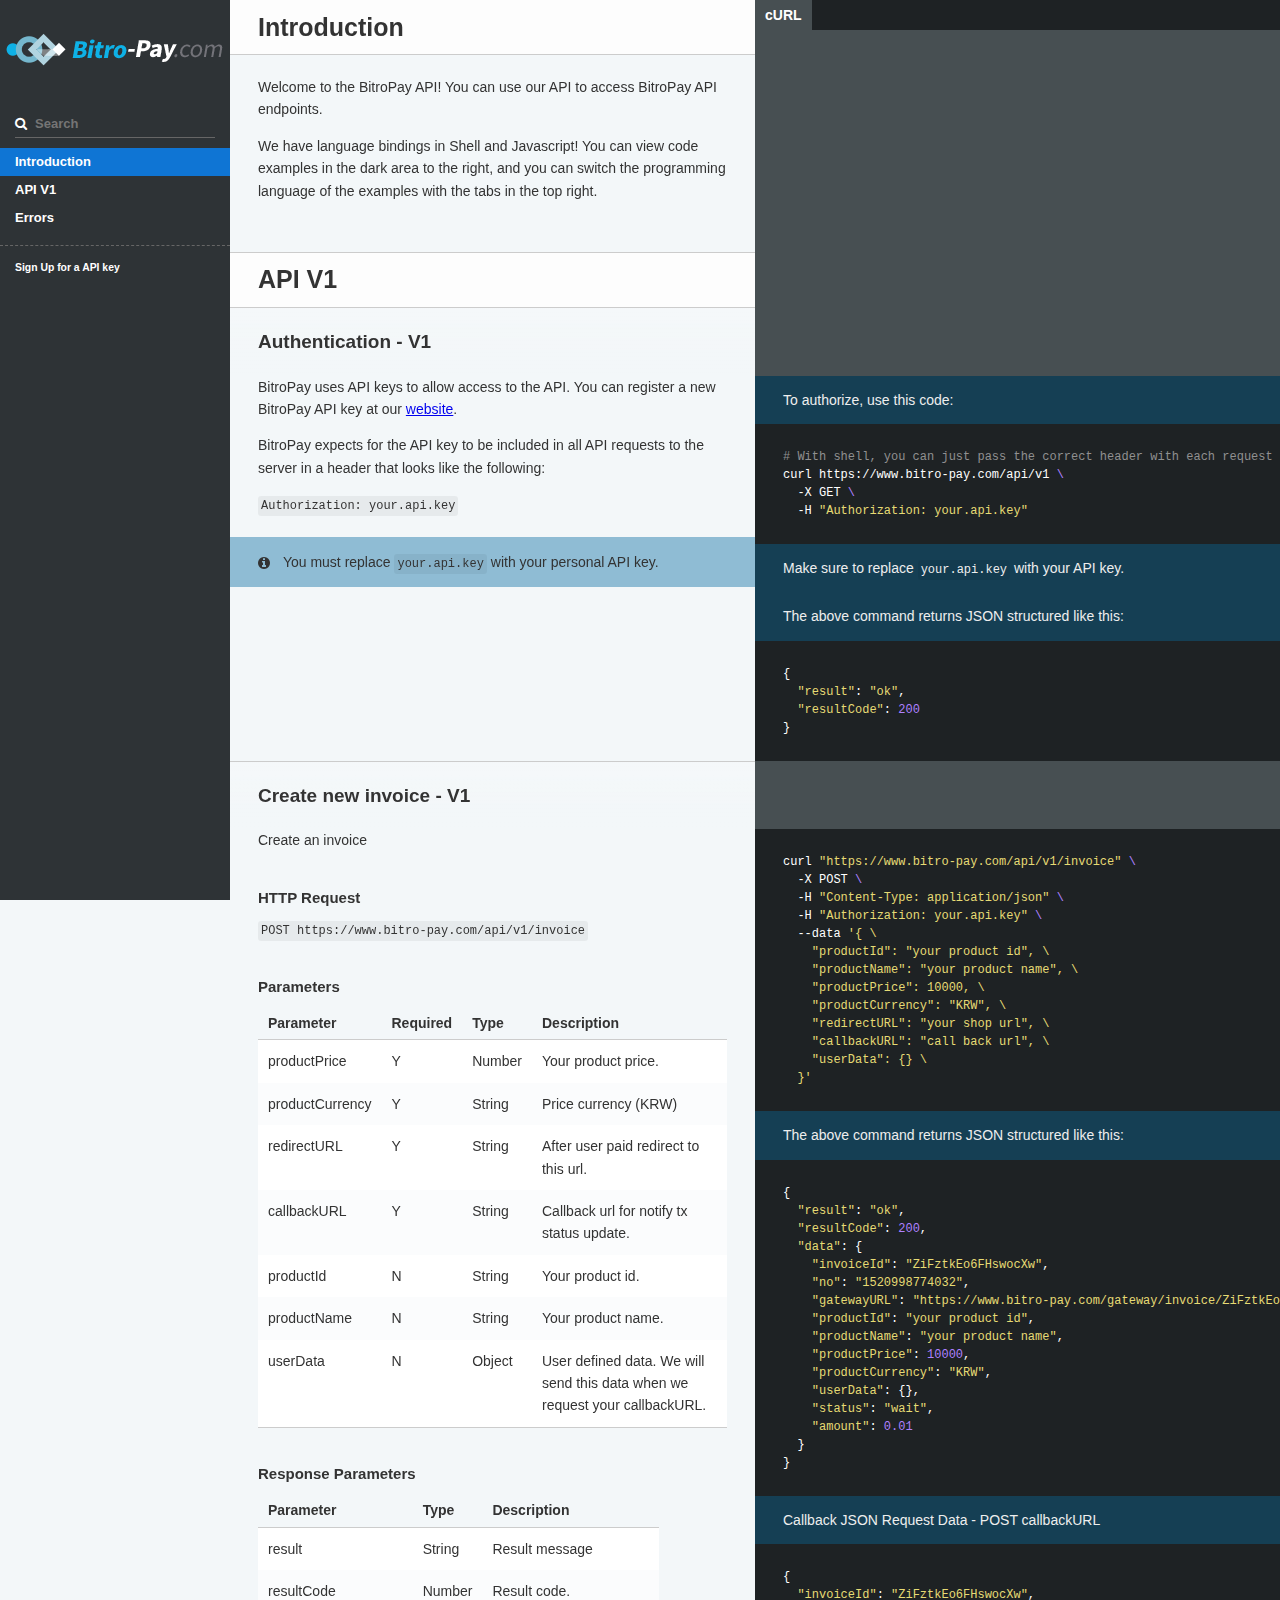
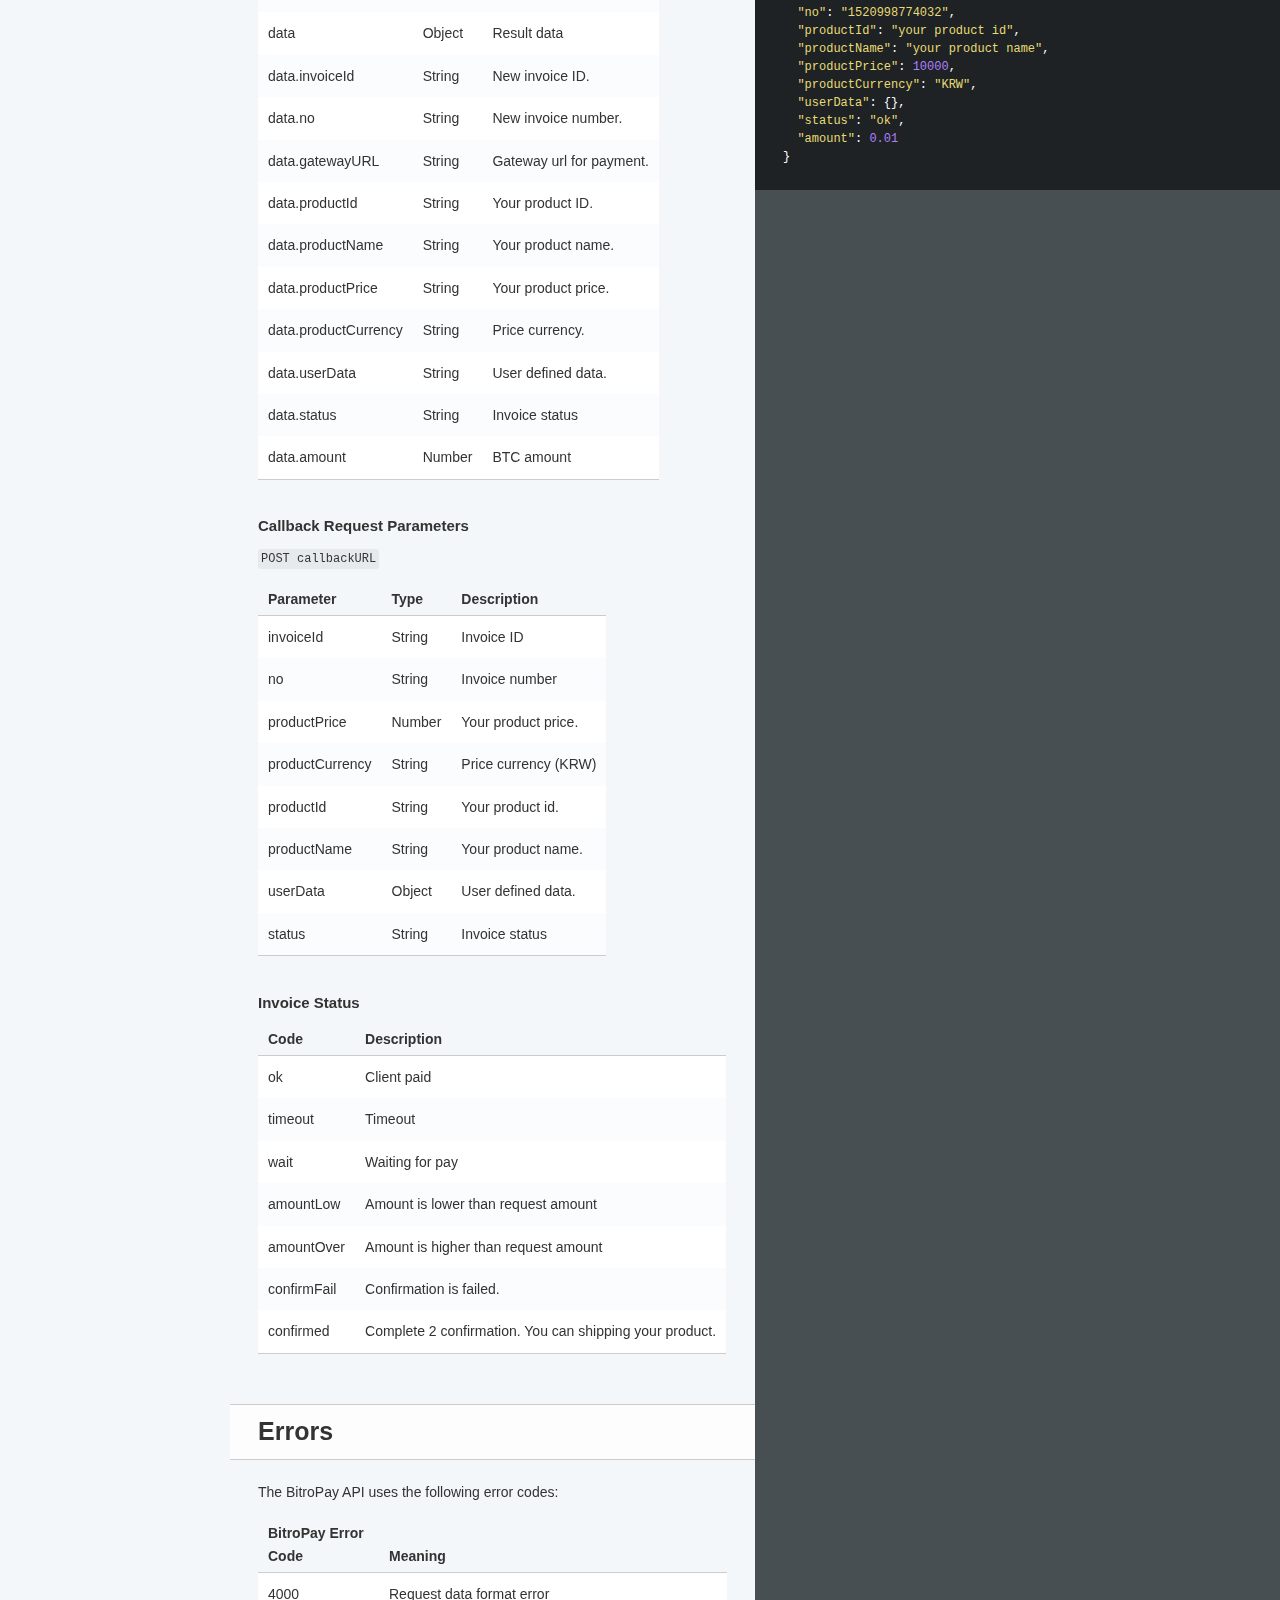
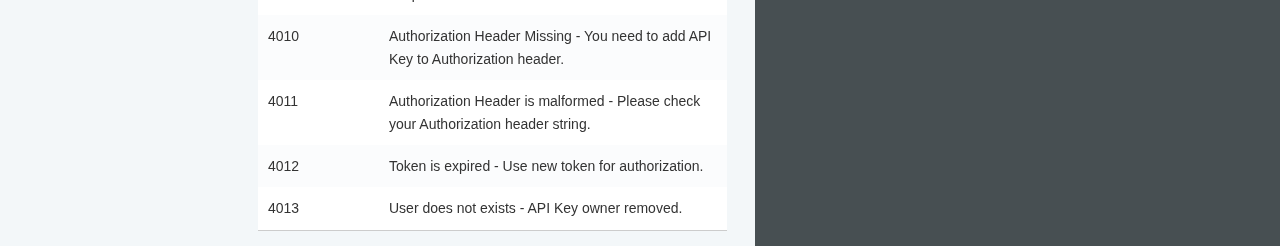
==== en/index.html @ 0cb8739e "INIT" ====
<!doctype html>
<html>
  <head>
    <meta charset="utf-8">
    <meta content="IE=edge,chrome=1" http-equiv="X-UA-Compatible">
    <meta name="viewport" content="width=device-width, initial-scale=1, maximum-scale=1">
    <title>BitroPay API Reference</title>

    <style>
      .highlight table td { padding: 5px; }
.highlight table pre { margin: 0; }
.highlight .gh {
  color: #999999;
}
.highlight .sr {
  color: #f6aa11;
}
.highlight .go {
  color: #888888;
}
.highlight .gp {
  color: #555555;
}
.highlight .gs {
}
.highlight .gu {
  color: #aaaaaa;
}
.highlight .nb {
  color: #f6aa11;
}
.highlight .cm {
  color: #75715e;
}
.highlight .cp {
  color: #75715e;
}
.highlight .c1 {
  color: #75715e;
}
.highlight .cs {
  color: #75715e;
}
.highlight .c, .highlight .cd {
  color: #75715e;
}
.highlight .err {
  color: #960050;
}
.highlight .gr {
  color: #960050;
}
.highlight .gt {
  color: #960050;
}
.highlight .gd {
  color: #49483e;
}
.highlight .gi {
  color: #49483e;
}
.highlight .ge {
  color: #49483e;
}
.highlight .kc {
  color: #66d9ef;
}
.highlight .kd {
  color: #66d9ef;
}
.highlight .kr {
  color: #66d9ef;
}
.highlight .no {
  color: #66d9ef;
}
.highlight .kt {
  color: #66d9ef;
}
.highlight .mf {
  color: #ae81ff;
}
.highlight .mh {
  color: #ae81ff;
}
.highlight .il {
  color: #ae81ff;
}
.highlight .mi {
  color: #ae81ff;
}
.highlight .mo {
  color: #ae81ff;
}
.highlight .m, .highlight .mb, .highlight .mx {
  color: #ae81ff;
}
.highlight .sc {
  color: #ae81ff;
}
.highlight .se {
  color: #ae81ff;
}
.highlight .ss {
  color: #ae81ff;
}
.highlight .sd {
  color: #e6db74;
}
.highlight .s2 {
  color: #e6db74;
}
.highlight .sb {
  color: #e6db74;
}
.highlight .sh {
  color: #e6db74;
}
.highlight .si {
  color: #e6db74;
}
.highlight .sx {
  color: #e6db74;
}
.highlight .s1 {
  color: #e6db74;
}
.highlight .s {
  color: #e6db74;
}
.highlight .na {
  color: #a6e22e;
}
.highlight .nc {
  color: #a6e22e;
}
.highlight .nd {
  color: #a6e22e;
}
.highlight .ne {
  color: #a6e22e;
}
.highlight .nf {
  color: #a6e22e;
}
.highlight .vc {
  color: #ffffff;
}
.highlight .nn {
  color: #ffffff;
}
.highlight .nl {
  color: #ffffff;
}
.highlight .ni {
  color: #ffffff;
}
.highlight .bp {
  color: #ffffff;
}
.highlight .vg {
  color: #ffffff;
}
.highlight .vi {
  color: #ffffff;
}
.highlight .nv {
  color: #ffffff;
}
.highlight .w {
  color: #ffffff;
}
.highlight {
  color: #ffffff;
}
.highlight .n, .highlight .py, .highlight .nx {
  color: #ffffff;
}
.highlight .ow {
  color: #f92672;
}
.highlight .nt {
  color: #f92672;
}
.highlight .k, .highlight .kv {
  color: #f92672;
}
.highlight .kn {
  color: #f92672;
}
.highlight .kp {
  color: #f92672;
}
.highlight .o {
  color: #f92672;
}
    </style>
    <link href="stylesheets/screen.css" rel="stylesheet" media="screen" />
    <link href="stylesheets/print.css" rel="stylesheet" media="print" />
      <script src="javascripts/all.js"></script>
  </head>

  <body class="index" data-languages="[&quot;shell&quot;]">
    <a href="#" id="nav-button">
      <span>
        NAV
        <img src="images/navbar.png" alt="Navbar" />
      </span>
    </a>
    <div class="toc-wrapper">
      <img src="images/logo.png" class="logo" alt="Logo" />
        <div class="lang-selector">
              <a href="#" data-language-name="shell">cURL</a>
        </div>
        <div class="search">
          <input type="text" class="search" id="input-search" placeholder="Search">
        </div>
        <ul class="search-results"></ul>
      <div id="toc" class="toc-list-h1">
          <li>
            <a href="#introduction" class="toc-h1 toc-link" data-title="introduction">Introduction</a>
          </li>
          <li>
            <a href="#api-v1" class="toc-h1 toc-link" data-title="api-v1">API V1</a>
              <ul class="toc-list-h2">
                  <li>
                    <a href="#authentication-v1" class="toc-h2 toc-link" data-title="authentication-v1">Authentication - V1</a>
                  </li>
                  <li>
                    <a href="#create-new-invoice-v1" class="toc-h2 toc-link" data-title="create-new-invoice-v1">Create new invoice - V1</a>
                  </li>
              </ul>
          </li>
          <li>
            <a href="#errors" class="toc-h1 toc-link" data-title="errors">Errors</a>
          </li>
      </div>
        <ul class="toc-footer">
            <li><a href='https://www.bitro-pay.com'>Sign Up for a API key</a></li>
        </ul>
    </div>
    <div class="page-wrapper">
      <div class="dark-box"></div>
      <div class="content">
        <h1 id='introduction'>Introduction</h1>
<p>Welcome to the BitroPay API! You can use our API to access BitroPay API endpoints.</p>

<p>We have language bindings in Shell and Javascript! You can view code examples in the dark area to the right, and you can switch the programming language of the examples with the tabs in the top right.</p>
<h1 id='api-v1'>API V1</h1><h2 id='authentication-v1'>Authentication - V1</h2>
<blockquote>
<p>To authorize, use this code:</p>
</blockquote>
<pre class="highlight shell tab-shell"><code><span class="c"># With shell, you can just pass the correct header with each request</span>
curl https://www.bitro-pay.com/api/v1 <span class="se">\</span>
  -X GET <span class="se">\</span>
  -H <span class="s2">"Authorization: your.api.key"</span>
</code></pre>
<blockquote>
<p>Make sure to replace <code>your.api.key</code> with your API key.</p>

<p>The above command returns JSON structured like this:</p>
</blockquote>
<pre class="highlight json tab-json"><code><span class="p">{</span><span class="w">
  </span><span class="s2">"result"</span><span class="p">:</span><span class="w"> </span><span class="s2">"ok"</span><span class="p">,</span><span class="w">
  </span><span class="s2">"resultCode"</span><span class="p">:</span><span class="w"> </span><span class="mi">200</span><span class="w">
</span><span class="p">}</span><span class="w">
</span></code></pre>
<p>BitroPay uses API keys to allow access to the API. You can register a new BitroPay API key at our <a href="https://www.bitro-pay.com">website</a>.</p>

<p>BitroPay expects for the API key to be included in all API requests to the server in a header that looks like the following:</p>

<p><code>Authorization: your.api.key</code></p>

<aside class="notice">
You must replace <code>your.api.key</code> with your personal API key.
</aside>
<h2 id='create-new-invoice-v1'>Create new invoice - V1</h2><pre class="highlight shell tab-shell"><code>curl <span class="s2">"https://www.bitro-pay.com/api/v1/invoice"</span> <span class="se">\</span>
  -X POST <span class="se">\</span>
  -H <span class="s2">"Content-Type: application/json"</span> <span class="se">\</span>
  -H <span class="s2">"Authorization: your.api.key"</span> <span class="se">\</span>
  --data <span class="s1">'{ \
    "productId": "your product id", \ 
    "productName": "your product name", \ 
    "productPrice": 10000, \
    "productCurrency": "KRW", \
    "redirectURL": "your shop url", \
    "callbackURL": "call back url", \
    "userData": {} \
  }'</span>
</code></pre>
<blockquote>
<p>The above command returns JSON structured like this:</p>
</blockquote>
<pre class="highlight json tab-json"><code><span class="p">{</span><span class="w">
  </span><span class="s2">"result"</span><span class="p">:</span><span class="w"> </span><span class="s2">"ok"</span><span class="p">,</span><span class="w">
  </span><span class="s2">"resultCode"</span><span class="p">:</span><span class="w"> </span><span class="mi">200</span><span class="p">,</span><span class="w">
  </span><span class="s2">"data"</span><span class="p">:</span><span class="w"> </span><span class="p">{</span><span class="w">
    </span><span class="s2">"invoiceId"</span><span class="p">:</span><span class="w"> </span><span class="s2">"ZiFztkEo6FHswocXw"</span><span class="p">,</span><span class="w">
    </span><span class="s2">"no"</span><span class="p">:</span><span class="w"> </span><span class="s2">"1520998774032"</span><span class="p">,</span><span class="w">
    </span><span class="s2">"gatewayURL"</span><span class="p">:</span><span class="w"> </span><span class="s2">"https://www.bitro-pay.com/gateway/invoice/ZiFztkEo6FHswocXw"</span><span class="p">,</span><span class="w">
    </span><span class="s2">"productId"</span><span class="p">:</span><span class="w"> </span><span class="s2">"your product id"</span><span class="p">,</span><span class="w">
    </span><span class="s2">"productName"</span><span class="p">:</span><span class="w"> </span><span class="s2">"your product name"</span><span class="p">,</span><span class="w">
    </span><span class="s2">"productPrice"</span><span class="p">:</span><span class="w"> </span><span class="mi">10000</span><span class="p">,</span><span class="w">
    </span><span class="s2">"productCurrency"</span><span class="p">:</span><span class="w"> </span><span class="s2">"KRW"</span><span class="p">,</span><span class="w">
    </span><span class="s2">"userData"</span><span class="p">:</span><span class="w"> </span><span class="p">{},</span><span class="w">
    </span><span class="s2">"status"</span><span class="p">:</span><span class="w"> </span><span class="s2">"wait"</span><span class="p">,</span><span class="w">
    </span><span class="s2">"amount"</span><span class="p">:</span><span class="w"> </span><span class="mf">0.01</span><span class="w">
  </span><span class="p">}</span><span class="w">
</span><span class="p">}</span><span class="w">
</span></code></pre>
<blockquote>
<p>Callback JSON Request Data - POST callbackURL</p>
</blockquote>
<pre class="highlight json tab-json"><code><span class="p">{</span><span class="w">
  </span><span class="s2">"invoiceId"</span><span class="p">:</span><span class="w"> </span><span class="s2">"ZiFztkEo6FHswocXw"</span><span class="p">,</span><span class="w">
  </span><span class="s2">"no"</span><span class="p">:</span><span class="w"> </span><span class="s2">"1520998774032"</span><span class="p">,</span><span class="w">
  </span><span class="s2">"productId"</span><span class="p">:</span><span class="w"> </span><span class="s2">"your product id"</span><span class="p">,</span><span class="w">
  </span><span class="s2">"productName"</span><span class="p">:</span><span class="w"> </span><span class="s2">"your product name"</span><span class="p">,</span><span class="w">
  </span><span class="s2">"productPrice"</span><span class="p">:</span><span class="w"> </span><span class="mi">10000</span><span class="p">,</span><span class="w">
  </span><span class="s2">"productCurrency"</span><span class="p">:</span><span class="w"> </span><span class="s2">"KRW"</span><span class="p">,</span><span class="w">
  </span><span class="s2">"userData"</span><span class="p">:</span><span class="w"> </span><span class="p">{},</span><span class="w">
  </span><span class="s2">"status"</span><span class="p">:</span><span class="w"> </span><span class="s2">"ok"</span><span class="p">,</span><span class="w">
  </span><span class="s2">"amount"</span><span class="p">:</span><span class="w"> </span><span class="mf">0.01</span><span class="w">
</span><span class="p">}</span><span class="w">
</span></code></pre>
<p>Create an invoice</p>
<h3 id='http-request'>HTTP Request</h3>
<p><code>POST https://www.bitro-pay.com/api/v1/invoice</code></p>
<h3 id='parameters'>Parameters</h3>
<table><thead>
<tr>
<th>Parameter</th>
<th>Required</th>
<th>Type</th>
<th>Description</th>
</tr>
</thead><tbody>
<tr>
<td>productPrice</td>
<td>Y</td>
<td>Number</td>
<td>Your product price.</td>
</tr>
<tr>
<td>productCurrency</td>
<td>Y</td>
<td>String</td>
<td>Price currency (KRW)</td>
</tr>
<tr>
<td>redirectURL</td>
<td>Y</td>
<td>String</td>
<td>After user paid redirect to this url.</td>
</tr>
<tr>
<td>callbackURL</td>
<td>Y</td>
<td>String</td>
<td>Callback url for notify tx status update.</td>
</tr>
<tr>
<td>productId</td>
<td>N</td>
<td>String</td>
<td>Your product id.</td>
</tr>
<tr>
<td>productName</td>
<td>N</td>
<td>String</td>
<td>Your product name.</td>
</tr>
<tr>
<td>userData</td>
<td>N</td>
<td>Object</td>
<td>User defined data. We will send this data when we request your callbackURL.</td>
</tr>
</tbody></table>
<h3 id='response-parameters'>Response Parameters</h3>
<table><thead>
<tr>
<th>Parameter</th>
<th>Type</th>
<th>Description</th>
</tr>
</thead><tbody>
<tr>
<td>result</td>
<td>String</td>
<td>Result message</td>
</tr>
<tr>
<td>resultCode</td>
<td>Number</td>
<td>Result code.</td>
</tr>
<tr>
<td>data</td>
<td>Object</td>
<td>Result data</td>
</tr>
<tr>
<td>data.invoiceId</td>
<td>String</td>
<td>New invoice ID.</td>
</tr>
<tr>
<td>data.no</td>
<td>String</td>
<td>New invoice number.</td>
</tr>
<tr>
<td>data.gatewayURL</td>
<td>String</td>
<td>Gateway url for payment.</td>
</tr>
<tr>
<td>data.productId</td>
<td>String</td>
<td>Your product ID.</td>
</tr>
<tr>
<td>data.productName</td>
<td>String</td>
<td>Your product name.</td>
</tr>
<tr>
<td>data.productPrice</td>
<td>String</td>
<td>Your product price.</td>
</tr>
<tr>
<td>data.productCurrency</td>
<td>String</td>
<td>Price currency.</td>
</tr>
<tr>
<td>data.userData</td>
<td>String</td>
<td>User defined data.</td>
</tr>
<tr>
<td>data.status</td>
<td>String</td>
<td>Invoice status</td>
</tr>
<tr>
<td>data.amount</td>
<td>Number</td>
<td>BTC amount</td>
</tr>
</tbody></table>
<h3 id='callback-request-parameters'>Callback Request Parameters</h3>
<p><code>POST callbackURL</code></p>

<table><thead>
<tr>
<th>Parameter</th>
<th>Type</th>
<th>Description</th>
</tr>
</thead><tbody>
<tr>
<td>invoiceId</td>
<td>String</td>
<td>Invoice ID</td>
</tr>
<tr>
<td>no</td>
<td>String</td>
<td>Invoice number</td>
</tr>
<tr>
<td>productPrice</td>
<td>Number</td>
<td>Your product price.</td>
</tr>
<tr>
<td>productCurrency</td>
<td>String</td>
<td>Price currency (KRW)</td>
</tr>
<tr>
<td>productId</td>
<td>String</td>
<td>Your product id.</td>
</tr>
<tr>
<td>productName</td>
<td>String</td>
<td>Your product name.</td>
</tr>
<tr>
<td>userData</td>
<td>Object</td>
<td>User defined data.</td>
</tr>
<tr>
<td>status</td>
<td>String</td>
<td>Invoice status</td>
</tr>
</tbody></table>
<h3 id='invoice-status'>Invoice Status</h3>
<table><thead>
<tr>
<th>Code</th>
<th>Description</th>
</tr>
</thead><tbody>
<tr>
<td>ok</td>
<td>Client paid</td>
</tr>
<tr>
<td>timeout</td>
<td>Timeout</td>
</tr>
<tr>
<td>wait</td>
<td>Waiting for pay</td>
</tr>
<tr>
<td>amountLow</td>
<td>Amount is lower than request amount</td>
</tr>
<tr>
<td>amountOver</td>
<td>Amount is higher than request amount</td>
</tr>
<tr>
<td>confirmFail</td>
<td>Confirmation is failed.</td>
</tr>
<tr>
<td>confirmed</td>
<td>Complete 2 confirmation. You can shipping your product.</td>
</tr>
</tbody></table>
<h1 id='errors'>Errors</h1>
<p>The BitroPay API uses the following error codes:</p>

<table><thead>
<tr>
<th>BitroPay Error Code</th>
<th>Meaning</th>
</tr>
</thead><tbody>
<tr>
<td>4000</td>
<td>Request data format error</td>
</tr>
<tr>
<td>4010</td>
<td>Authorization Header Missing - You need to add API Key to Authorization header.</td>
</tr>
<tr>
<td>4011</td>
<td>Authorization Header is malformed - Please check your Authorization header string.</td>
</tr>
<tr>
<td>4012</td>
<td>Token is expired - Use new token for authorization.</td>
</tr>
<tr>
<td>4013</td>
<td>User does not exists - API Key owner removed.</td>
</tr>
</tbody></table>

      </div>
      <div class="dark-box">
          <div class="lang-selector">
                <a href="#" data-language-name="shell">cURL</a>
          </div>
      </div>
    </div>
  </body>
</html>
---- en/stylesheets/screen.css ----
/*! normalize.css v3.0.2 | MIT License | git.io/normalize */html{font-family:sans-serif;-ms-text-size-adjust:100%;-webkit-text-size-adjust:100%}body{margin:0}article,aside,details,figcaption,figure,footer,header,hgroup,main,menu,nav,section,summary{display:block}audio,canvas,progress,video{display:inline-block;vertical-align:baseline}audio:not([controls]){display:none;height:0}[hidden],template{display:none}a{background-color:transparent}a:active,a:hover{outline:0}abbr[title]{border-bottom:1px dotted}b,strong{font-weight:bold}dfn{font-style:italic}h1{font-size:2em;margin:0.67em 0}mark{background:#ff0;color:#000}small{font-size:80%}sub,sup{font-size:75%;line-height:0;position:relative;vertical-align:baseline}sup{top:-0.5em}sub{bottom:-0.25em}img{border:0}svg:not(:root){overflow:hidden}figure{margin:1em 40px}hr{box-sizing:content-box;height:0}pre{overflow:auto}code,kbd,pre,samp{font-family:monospace, monospace;font-size:1em}button,input,optgroup,select,textarea{color:inherit;font:inherit;margin:0}button{overflow:visible}button,select{text-transform:none}button,html input[type="button"],input[type="reset"],input[type="submit"]{-webkit-appearance:button;cursor:pointer}button[disabled],html input[disabled]{cursor:default}button::-moz-focus-inner,input::-moz-focus-inner{border:0;padding:0}input{line-height:normal}input[type="checkbox"],input[type="radio"]{box-sizing:border-box;padding:0}input[type="number"]::-webkit-inner-spin-button,input[type="number"]::-webkit-outer-spin-button{height:auto}input[type="search"]{-webkit-appearance:textfield;box-sizing:content-box}input[type="search"]::-webkit-search-cancel-button,input[type="search"]::-webkit-search-decoration{-webkit-appearance:none}fieldset{border:1px solid #c0c0c0;margin:0 2px;padding:0.35em 0.625em 0.75em}legend{border:0;padding:0}textarea{overflow:auto}optgroup{font-weight:bold}table{border-collapse:collapse;border-spacing:0}td,th{padding:0}.content h1,.content h2,.content h3,.content h4,.content h5,.content h6,html,body{font-family:-apple-system, BlinkMacSystemFont, "Segoe UI", Roboto, Helvetica, Arial, sans-serif, "Apple Color Emoji", "Segoe UI Emoji", "Segoe UI Symbol";font-size:14px}.content h1,.content h2,.content h3,.content h4,.content h5,.content h6{font-weight:bold}.content code,.content pre{font-family:Consolas, Menlo, Monaco, "Lucida Console", "Liberation Mono", "DejaVu Sans Mono", "Bitstream Vera Sans Mono", "Courier New", monospace, serif;font-size:12px;line-height:1.5}.content code{word-break:break-all;-webkit-hyphens:auto;-ms-hyphens:auto;hyphens:auto}@font-face{font-family:'slate';src:url(../fonts/slate.eot?-syv14m);src:url(../fonts/slate.eot?#iefix-syv14m) format("embedded-opentype"),url(../fonts/slate.woff2?-syv14m) format("woff2"),url(../fonts/slate.woff?-syv14m) format("woff"),url(../fonts/slate.ttf?-syv14m) format("truetype"),url(../fonts/slate.svg?-syv14m#slate) format("svg");font-weight:normal;font-style:normal}.content aside.warning:before,.content aside.notice:before,.content aside.success:before,.toc-wrapper>.search:before{font-family:'slate';speak:none;font-style:normal;font-weight:normal;font-variant:normal;text-transform:none;line-height:1}.content aside.warning:before{content:"\e600"}.content aside.notice:before{content:"\e602"}.content aside.success:before{content:"\e606"}.toc-wrapper>.search:before{content:"\e607"}html,body{color:#333;padding:0;margin:0;-webkit-font-smoothing:antialiased;-moz-osx-font-smoothing:grayscale;background-color:#F3F7F9;height:100%;-webkit-text-size-adjust:none}#toc>ul>li>a>span{float:right;background-color:#2484FF;border-radius:40px;width:20px}.toc-wrapper{transition:left 0.3s ease-in-out;overflow-y:auto;overflow-x:hidden;position:fixed;z-index:30;top:0;left:0;bottom:0;width:230px;background-color:#2E3336;font-size:13px;font-weight:bold}.toc-wrapper .lang-selector{display:none}.toc-wrapper .lang-selector a{padding-top:0.5em;padding-bottom:0.5em}.toc-wrapper .logo{display:block;max-width:100%;margin-bottom:0px}.toc-wrapper>.search{position:relative}.toc-wrapper>.search input{background:#2E3336;border-width:0 0 1px 0;border-color:#666;padding:6px 0 6px 20px;box-sizing:border-box;margin:10px 15px;width:200px;outline:none;color:#fff;border-radius:0}.toc-wrapper>.search:before{position:absolute;top:17px;left:15px;color:#fff}.toc-wrapper .search-results{margin-top:0;box-sizing:border-box;height:0;overflow-y:auto;overflow-x:hidden;transition-property:height, margin;transition-duration:180ms;transition-timing-function:ease-in-out;background:#1E2224}.toc-wrapper .search-results.visible{height:30%;margin-bottom:1em}.toc-wrapper .search-results li{margin:1em 15px;line-height:1}.toc-wrapper .search-results a{color:#fff;text-decoration:none}.toc-wrapper .search-results a:hover{text-decoration:underline}.toc-wrapper ul,.toc-wrapper li{list-style:none;margin:0;padding:0;line-height:28px}.toc-wrapper li{color:#fff;transition-property:background;transition-timing-function:linear;transition-duration:200ms}.toc-wrapper .toc-link.active{background-color:#0F75D4;color:#fff}.toc-wrapper .toc-link.active-parent{background-color:#1E2224;color:#fff}.toc-wrapper .toc-list-h2{display:none;background-color:#1E2224;font-weight:500}.toc-wrapper .toc-h2{padding-left:25px;font-size:12px}.toc-wrapper .toc-footer{padding:1em 0;margin-top:1em;border-top:1px dashed #666}.toc-wrapper .toc-footer li,.toc-wrapper .toc-footer a{color:#fff;text-decoration:none}.toc-wrapper .toc-footer a:hover{text-decoration:underline}.toc-wrapper .toc-footer li{font-size:0.8em;line-height:1.7;text-decoration:none}.toc-link,.toc-footer li{padding:0 15px 0 15px;display:block;overflow-x:hidden;white-space:nowrap;text-overflow:ellipsis;text-decoration:none;color:#fff;transition-property:background;transition-timing-function:linear;transition-duration:130ms}#nav-button{padding:0 1.5em 5em 0;display:none;position:fixed;top:0;left:0;z-index:100;color:#000;text-decoration:none;font-weight:bold;opacity:0.7;line-height:16px;transition:left 0.3s ease-in-out}#nav-button span{display:block;padding:6px 6px 6px;background-color:rgba(243,247,249,0.7);transform-origin:0 0;transform:rotate(-90deg) translate(-100%, 0);border-radius:0 0 0 5px}#nav-button img{height:16px;vertical-align:bottom}#nav-button:hover{opacity:1}#nav-button.open{left:230px}.page-wrapper{margin-left:230px;position:relative;z-index:10;background-color:#F3F7F9;min-height:100%;padding-bottom:1px}.page-wrapper .dark-box{width:50%;background-color:#474f52;position:absolute;right:0;top:0;bottom:0}.page-wrapper .lang-selector{position:fixed;z-index:50;border-bottom:5px solid #474f52}.lang-selector{background-color:#1E2224;width:100%;font-weight:bold}.lang-selector a{display:block;float:left;color:#fff;text-decoration:none;padding:0 10px;line-height:30px;outline:0}.lang-selector a:active,.lang-selector a:focus{background-color:#111;color:#fff}.lang-selector a.active{background-color:#474f52;color:#fff}.lang-selector:after{content:'';clear:both;display:block}.content{-webkit-transform:translateZ(0);position:relative;z-index:30}.content:after{content:'';display:block;clear:both}.content>h1,.content>h2,.content>h3,.content>h4,.content>h5,.content>h6,.content>p,.content>table,.content>ul,.content>ol,.content>aside,.content>dl{margin-right:50%;padding:0 28px;box-sizing:border-box;display:block}.content>ul,.content>ol{padding-left:43px}.content>h1,.content>h2,.content>div{clear:both}.content h1{font-size:25px;padding-top:0.5em;padding-bottom:0.5em;margin-bottom:21px;margin-top:2em;border-top:1px solid #ccc;border-bottom:1px solid #ccc;background-color:#fdfdfd}.content h1:first-child,.content div:first-child+h1{border-top-width:0;margin-top:0}.content h2{font-size:19px;margin-top:4em;margin-bottom:0;border-top:1px solid #ccc;padding-top:1.2em;padding-bottom:1.2em;background-image:linear-gradient(to bottom, rgba(255,255,255,0.2), rgba(255,255,255,0))}.content h1+h2,.content h1+div+h2{margin-top:-21px;border-top:none}.content h3,.content h4,.content h5,.content h6{font-size:15px;margin-top:2.5em;margin-bottom:0.8em}.content h4,.content h5,.content h6{font-size:10px}.content hr{margin:2em 0;border-top:2px solid #474f52;border-bottom:2px solid #F3F7F9}.content table{margin-bottom:1em;overflow:auto}.content table th,.content table td{text-align:left;vertical-align:top;line-height:1.6}.content table th code,.content table td code{white-space:nowrap}.content table th{padding:5px 10px;border-bottom:1px solid #ccc;vertical-align:bottom}.content table td{padding:10px}.content table tr:last-child{border-bottom:1px solid #ccc}.content table tr:nth-child(odd)>td{background-color:white}.content table tr:nth-child(even)>td{background-color:#fbfcfd}.content dt{font-weight:bold}.content dd{margin-left:15px}.content p,.content li,.content dt,.content dd{line-height:1.6;margin-top:0}.content img{max-width:100%}.content code{background-color:rgba(0,0,0,0.05);padding:3px;border-radius:3px}.content pre>code{background-color:transparent;padding:0}.content aside{padding-top:1em;padding-bottom:1em;margin-top:1.5em;margin-bottom:1.5em;background:#8fbcd4;line-height:1.6}.content aside.warning{background-color:#c97a7e}.content aside.success{background-color:#6ac174}.content aside:before{vertical-align:middle;padding-right:0.5em;font-size:14px}.content .search-highlight{padding:2px;margin:-3px;border-radius:4px;border:1px solid #F7E633;background:linear-gradient(to top left, #F7E633 0%, #F1D32F 100%)}.content pre,.content blockquote{background-color:#1E2224;color:#fff;margin:0;width:50%;float:right;clear:right;box-sizing:border-box}.content pre>p,.content blockquote>p{margin:0}.content pre a,.content blockquote a{color:#fff;text-decoration:none;border-bottom:dashed 1px #ccc}.content pre{padding-top:2em;padding-bottom:2em;padding:2em 28px}.content blockquote>p{background-color:#153f54;padding:13px 2em;color:#eee}@media (max-width: 930px){.toc-wrapper{left:-230px}.toc-wrapper.open{left:0}.page-wrapper{margin-left:0}#nav-button{display:block}.toc-link{padding-top:0.3em;padding-bottom:0.3em}}@media (max-width: 700px){.dark-box{display:none}.content>h1,.content>h2,.content>h3,.content>h4,.content>h5,.content>h6,.content>p,.content>table,.content>ul,.content>ol,.content>aside,.content>dl{margin-right:0}.toc-wrapper .lang-selector{display:block}.page-wrapper .lang-selector{display:none}.content pre,.content blockquote{width:auto;float:none}.content>pre+h1,.content>blockquote+h1,.content>pre+h2,.content>blockquote+h2,.content>pre+h3,.content>blockquote+h3,.content>pre+h4,.content>blockquote+h4,.content>pre+h5,.content>blockquote+h5,.content>pre+h6,.content>blockquote+h6,.content>pre+p,.content>blockquote+p,.content>pre+table,.content>blockquote+table,.content>pre+ul,.content>blockquote+ul,.content>pre+ol,.content>blockquote+ol,.content>pre+aside,.content>blockquote+aside,.content>pre+dl,.content>blockquote+dl{margin-top:28px}}.highlight .c,.highlight .cm,.highlight .c1,.highlight .cs{color:#909090}.highlight,.highlight .w{background-color:#1E2224}
---- en/stylesheets/print.css ----
/*! normalize.css v3.0.2 | MIT License | git.io/normalize */html{font-family:sans-serif;-ms-text-size-adjust:100%;-webkit-text-size-adjust:100%}body{margin:0}article,aside,details,figcaption,figure,footer,header,hgroup,main,menu,nav,section,summary{display:block}audio,canvas,progress,video{display:inline-block;vertical-align:baseline}audio:not([controls]){display:none;height:0}[hidden],template{display:none}a{background-color:transparent}a:active,a:hover{outline:0}abbr[title]{border-bottom:1px dotted}b,strong{font-weight:bold}dfn{font-style:italic}h1{font-size:2em;margin:0.67em 0}mark{background:#ff0;color:#000}small{font-size:80%}sub,sup{font-size:75%;line-height:0;position:relative;vertical-align:baseline}sup{top:-0.5em}sub{bottom:-0.25em}img{border:0}svg:not(:root){overflow:hidden}figure{margin:1em 40px}hr{box-sizing:content-box;height:0}pre{overflow:auto}code,kbd,pre,samp{font-family:monospace, monospace;font-size:1em}button,input,optgroup,select,textarea{color:inherit;font:inherit;margin:0}button{overflow:visible}button,select{text-transform:none}button,html input[type="button"],input[type="reset"],input[type="submit"]{-webkit-appearance:button;cursor:pointer}button[disabled],html input[disabled]{cursor:default}button::-moz-focus-inner,input::-moz-focus-inner{border:0;padding:0}input{line-height:normal}input[type="checkbox"],input[type="radio"]{box-sizing:border-box;padding:0}input[type="number"]::-webkit-inner-spin-button,input[type="number"]::-webkit-outer-spin-button{height:auto}input[type="search"]{-webkit-appearance:textfield;box-sizing:content-box}input[type="search"]::-webkit-search-cancel-button,input[type="search"]::-webkit-search-decoration{-webkit-appearance:none}fieldset{border:1px solid #c0c0c0;margin:0 2px;padding:0.35em 0.625em 0.75em}legend{border:0;padding:0}textarea{overflow:auto}optgroup{font-weight:bold}table{border-collapse:collapse;border-spacing:0}td,th{padding:0}.content h1,.content h2,.content h3,.content h4,body{font-family:-apple-system, BlinkMacSystemFont, "Segoe UI", Roboto, Helvetica, Arial, sans-serif, "Apple Color Emoji", "Segoe UI Emoji", "Segoe UI Symbol";font-size:14px}.content h1,.content h2,.content h3,.content h4{font-weight:bold}.content pre,.content code{font-family:Consolas, Menlo, Monaco, "Lucida Console", "Liberation Mono", "DejaVu Sans Mono", "Bitstream Vera Sans Mono", "Courier New", monospace, serif;font-size:12px;line-height:1.5}.content pre,.content code{word-break:break-all;-webkit-hyphens:auto;-ms-hyphens:auto;hyphens:auto}@font-face{font-family:'slate';src:url(../fonts/slate.eot?-syv14m);src:url(../fonts/slate.eot?#iefix-syv14m) format("embedded-opentype"),url(../fonts/slate.woff2?-syv14m) format("woff2"),url(../fonts/slate.woff?-syv14m) format("woff"),url(../fonts/slate.ttf?-syv14m) format("truetype"),url(../fonts/slate.svg?-syv14m#slate) format("svg");font-weight:normal;font-style:normal}.content aside.warning:before,.content aside.notice:before,.content aside.success:before{font-family:'slate';speak:none;font-style:normal;font-weight:normal;font-variant:normal;text-transform:none;line-height:1}.content aside.warning:before{content:"\e600"}.content aside.notice:before{content:"\e602"}.content aside.success:before{content:"\e606"}.tocify,.toc-footer,.lang-selector,.search,#nav-button{display:none}.tocify-wrapper>img{margin:0 auto;display:block}.content{font-size:12px}.content pre,.content code{border:1px solid #999;border-radius:5px;font-size:0.8em}.content pre code{border:0}.content pre{padding:1.3em}.content code{padding:0.2em}.content table{border:1px solid #999}.content table tr{border-bottom:1px solid #999}.content table td,.content table th{padding:0.7em}.content p{line-height:1.5}.content a{text-decoration:none;color:#000}.content h1{font-size:2.5em;padding-top:0.5em;padding-bottom:0.5em;margin-top:1em;margin-bottom:21px;border:2px solid #ccc;border-width:2px 0;text-align:center}.content h2{font-size:1.8em;margin-top:2em;border-top:2px solid #ccc;padding-top:0.8em}.content h1+h2,.content h1+div+h2{border-top:none;padding-top:0;margin-top:0}.content h3,.content h4{font-size:0.8em;margin-top:1.5em;margin-bottom:0.8em;text-transform:uppercase}.content h5,.content h6{text-transform:uppercase}.content aside{padding:1em;border:1px solid #ccc;border-radius:5px;margin-top:1.5em;margin-bottom:1.5em;line-height:1.6}.content aside:before{vertical-align:middle;padding-right:0.5em;font-size:14px}
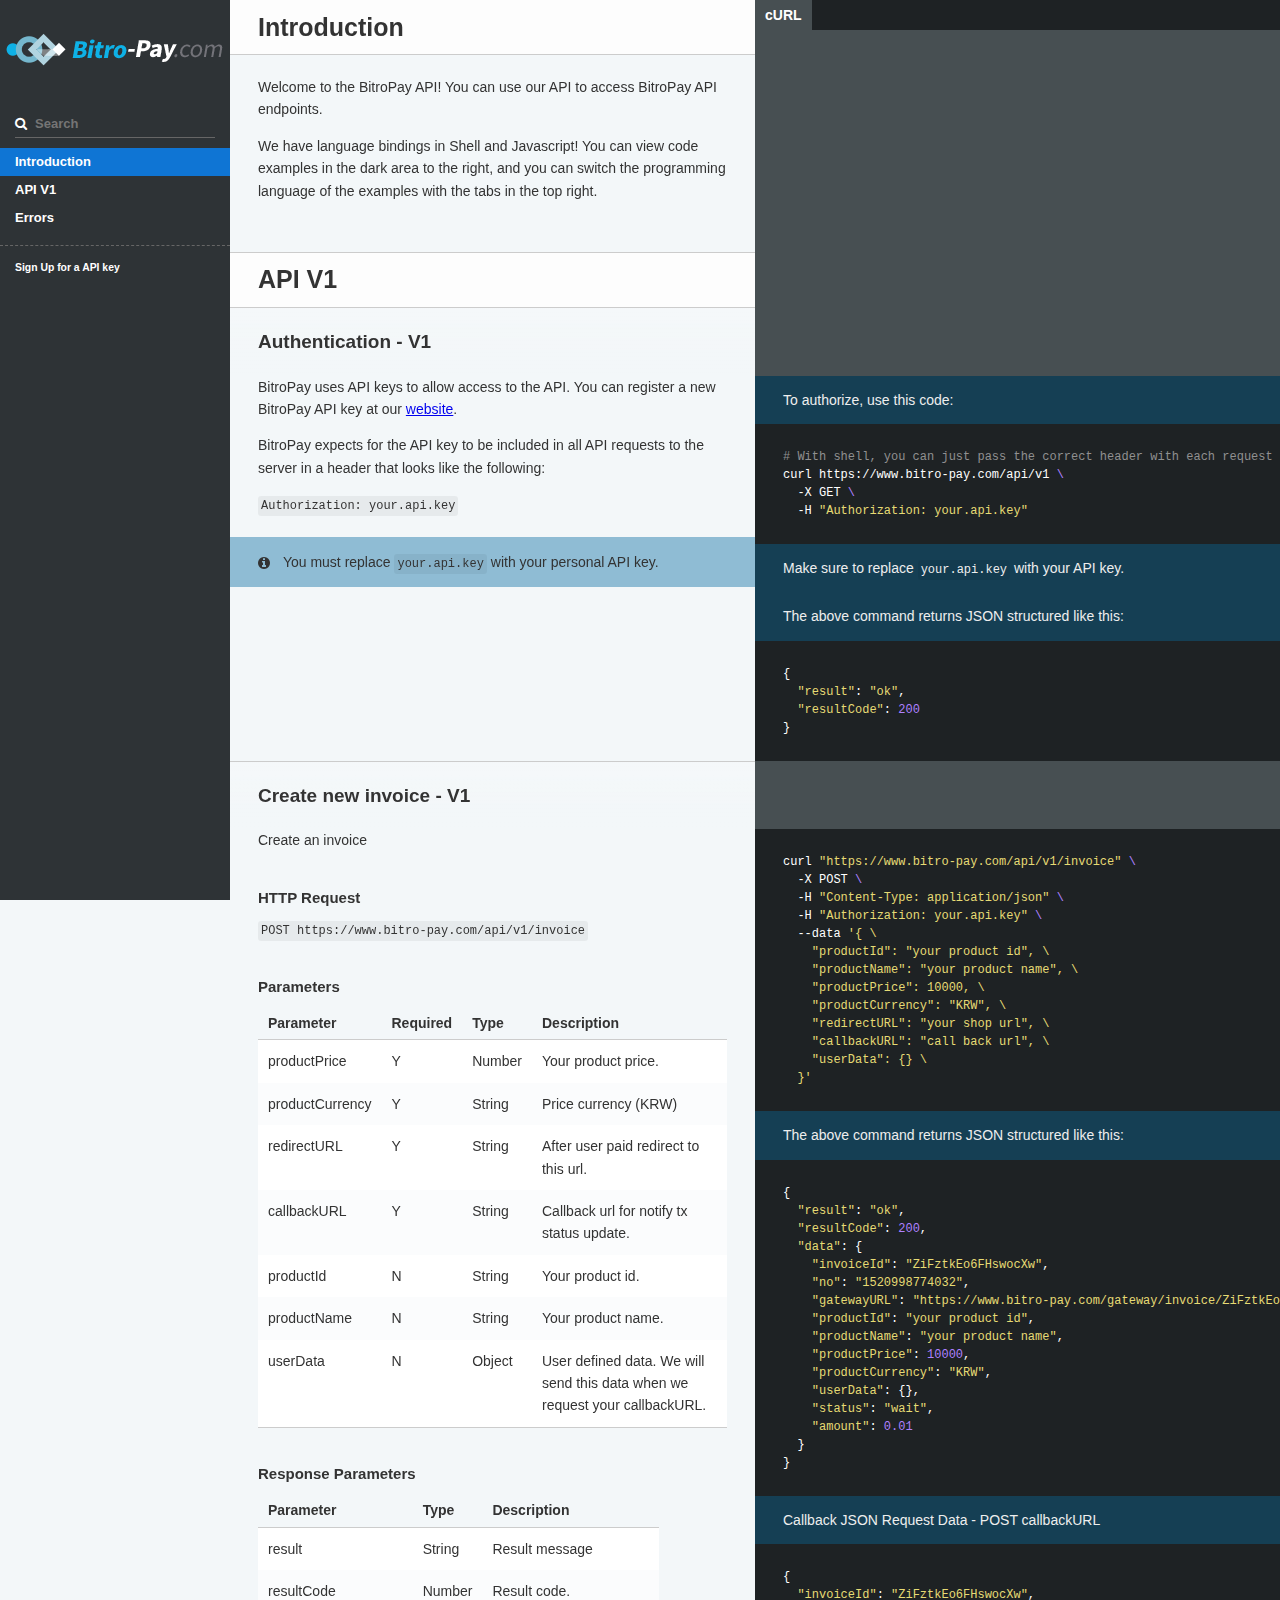
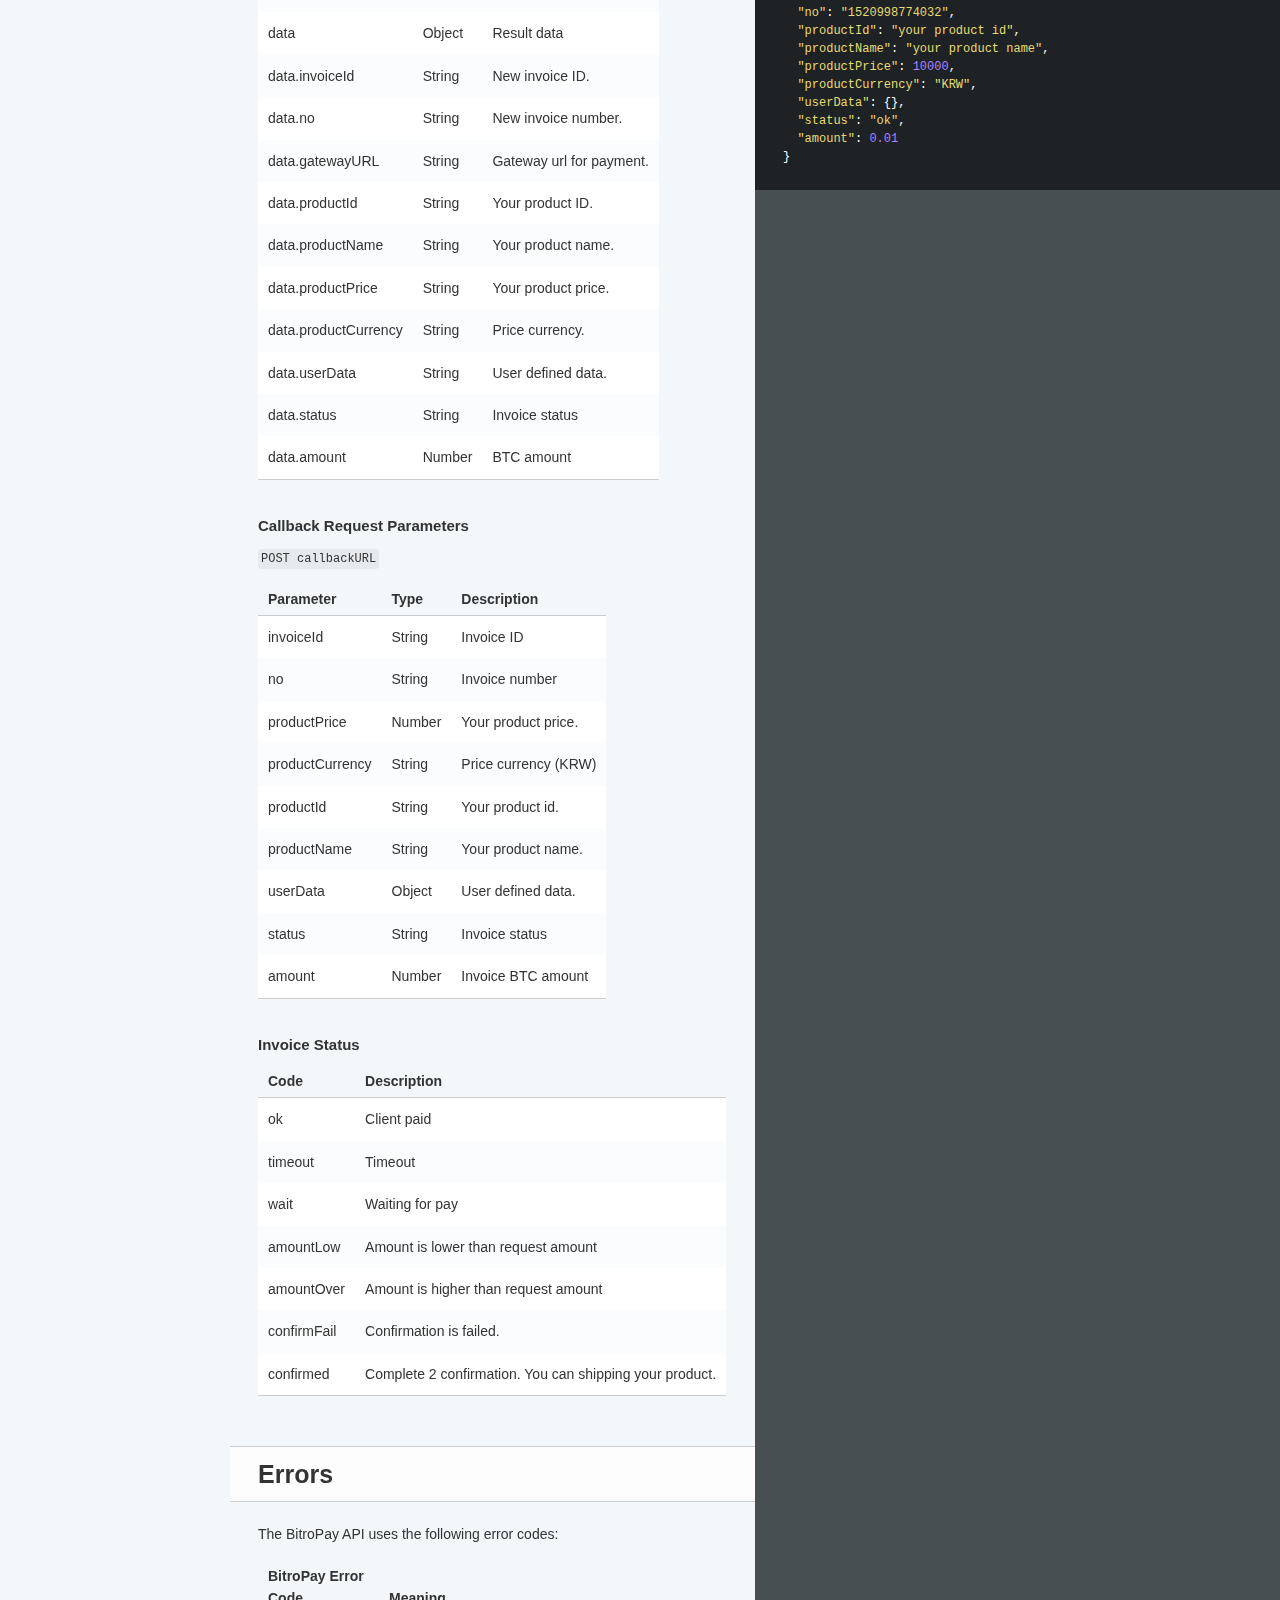
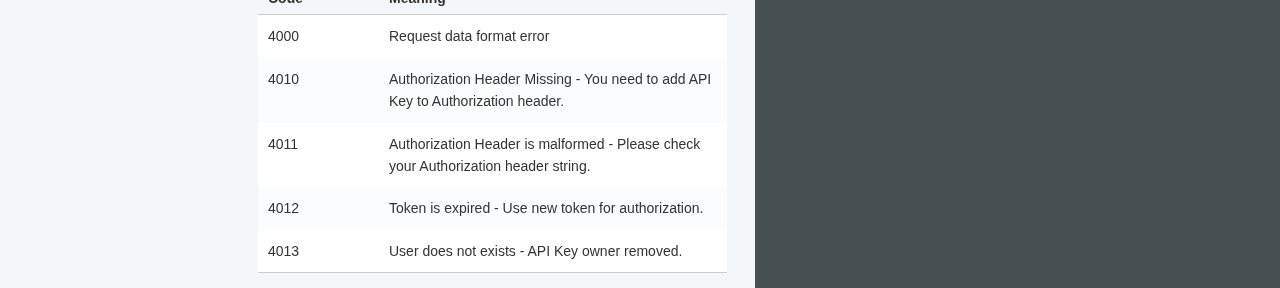
==== commit 056a18ff: "add amount to callback data" ====
--- a/en/index.html
+++ b/en/index.html
@@ -503,6 +503,11 @@
 <td>String</td>
 <td>Invoice status</td>
 </tr>
+<tr>
+<td>amount</td>
+<td>Number</td>
+<td>Invoice BTC amount</td>
+</tr>
 </tbody></table>
 <h3 id='invoice-status'>Invoice Status</h3>
 <table><thead>
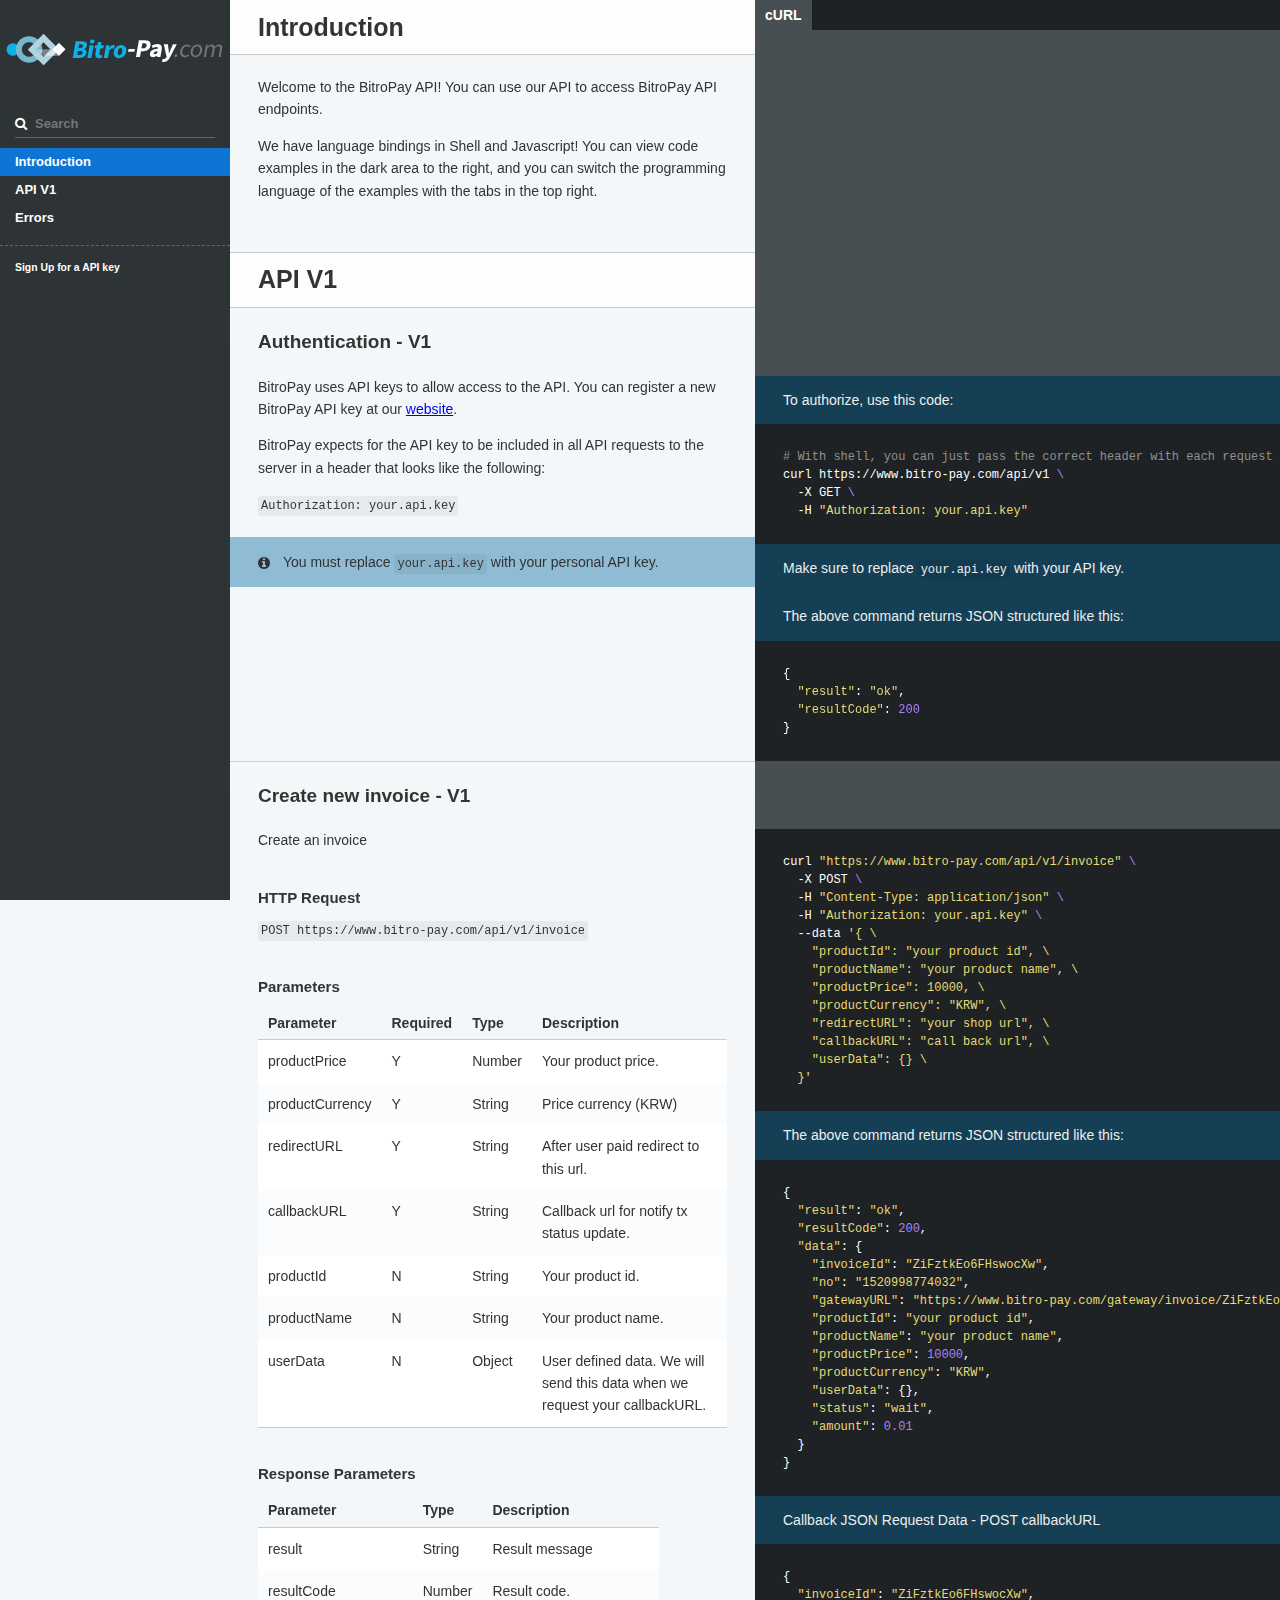
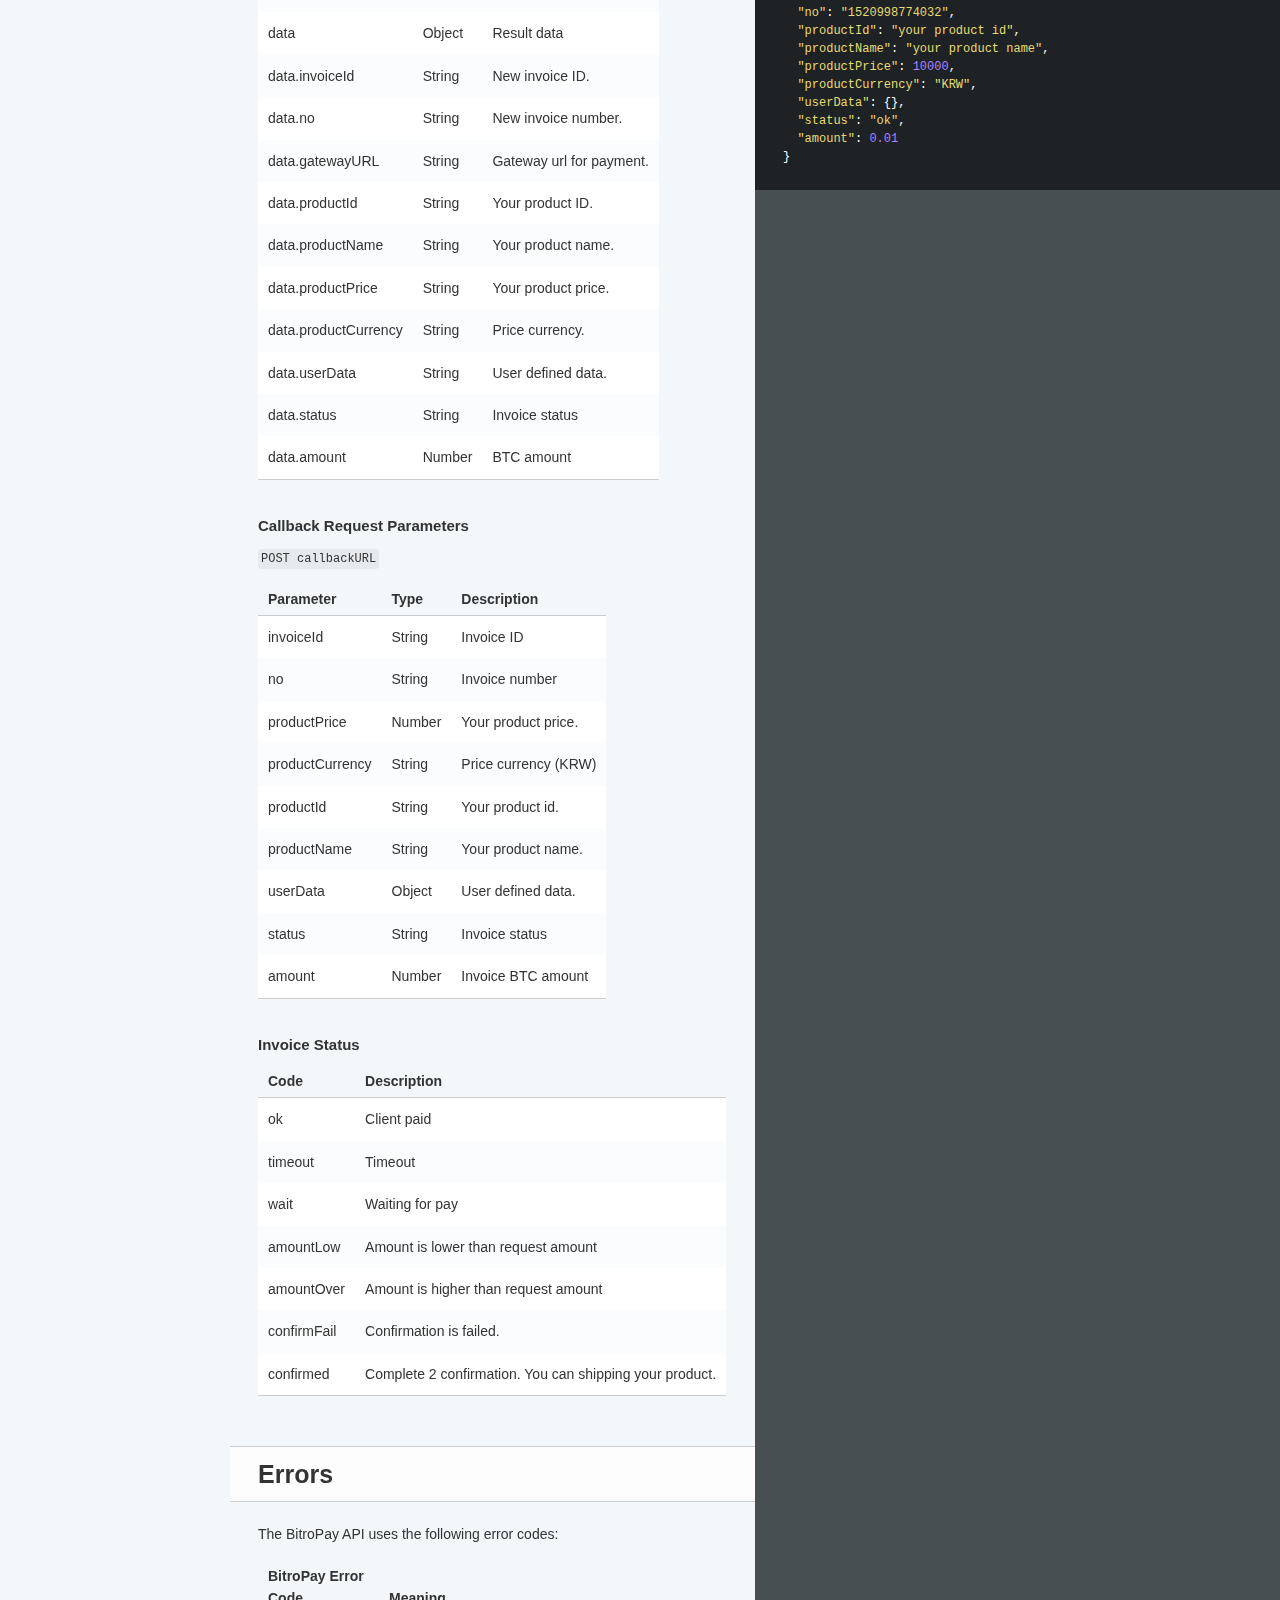
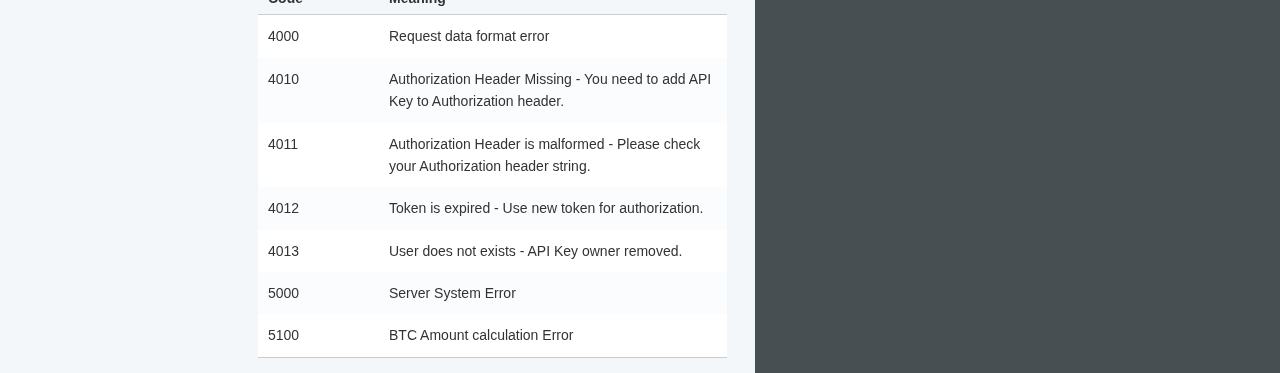
==== commit aee9bedd: "apply error code 5000" ====
--- a/en/index.html
+++ b/en/index.html
@@ -574,6 +574,14 @@
 <td>4013</td>
 <td>User does not exists - API Key owner removed.</td>
 </tr>
+<tr>
+<td>5000</td>
+<td>Server System Error</td>
+</tr>
+<tr>
+<td>5100</td>
+<td>BTC Amount calculation Error</td>
+</tr>
 </tbody></table>
 
       </div>
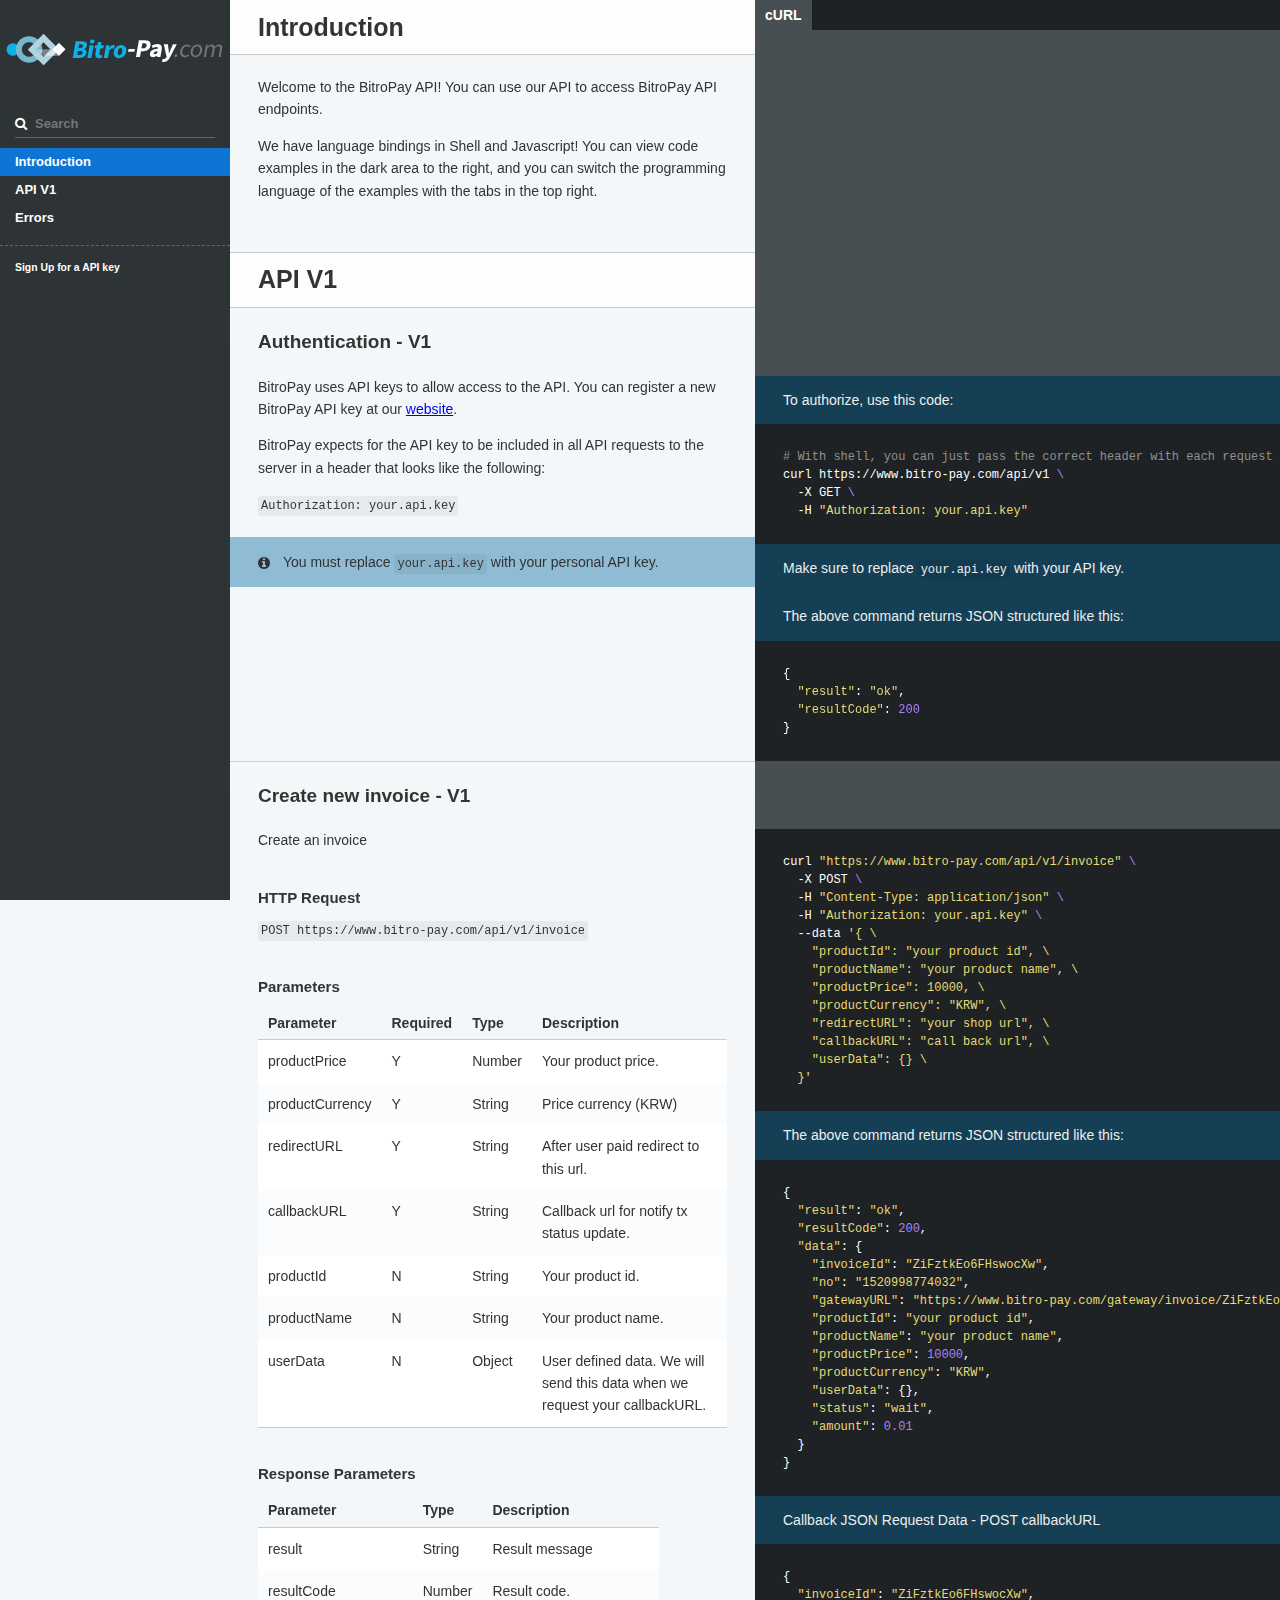
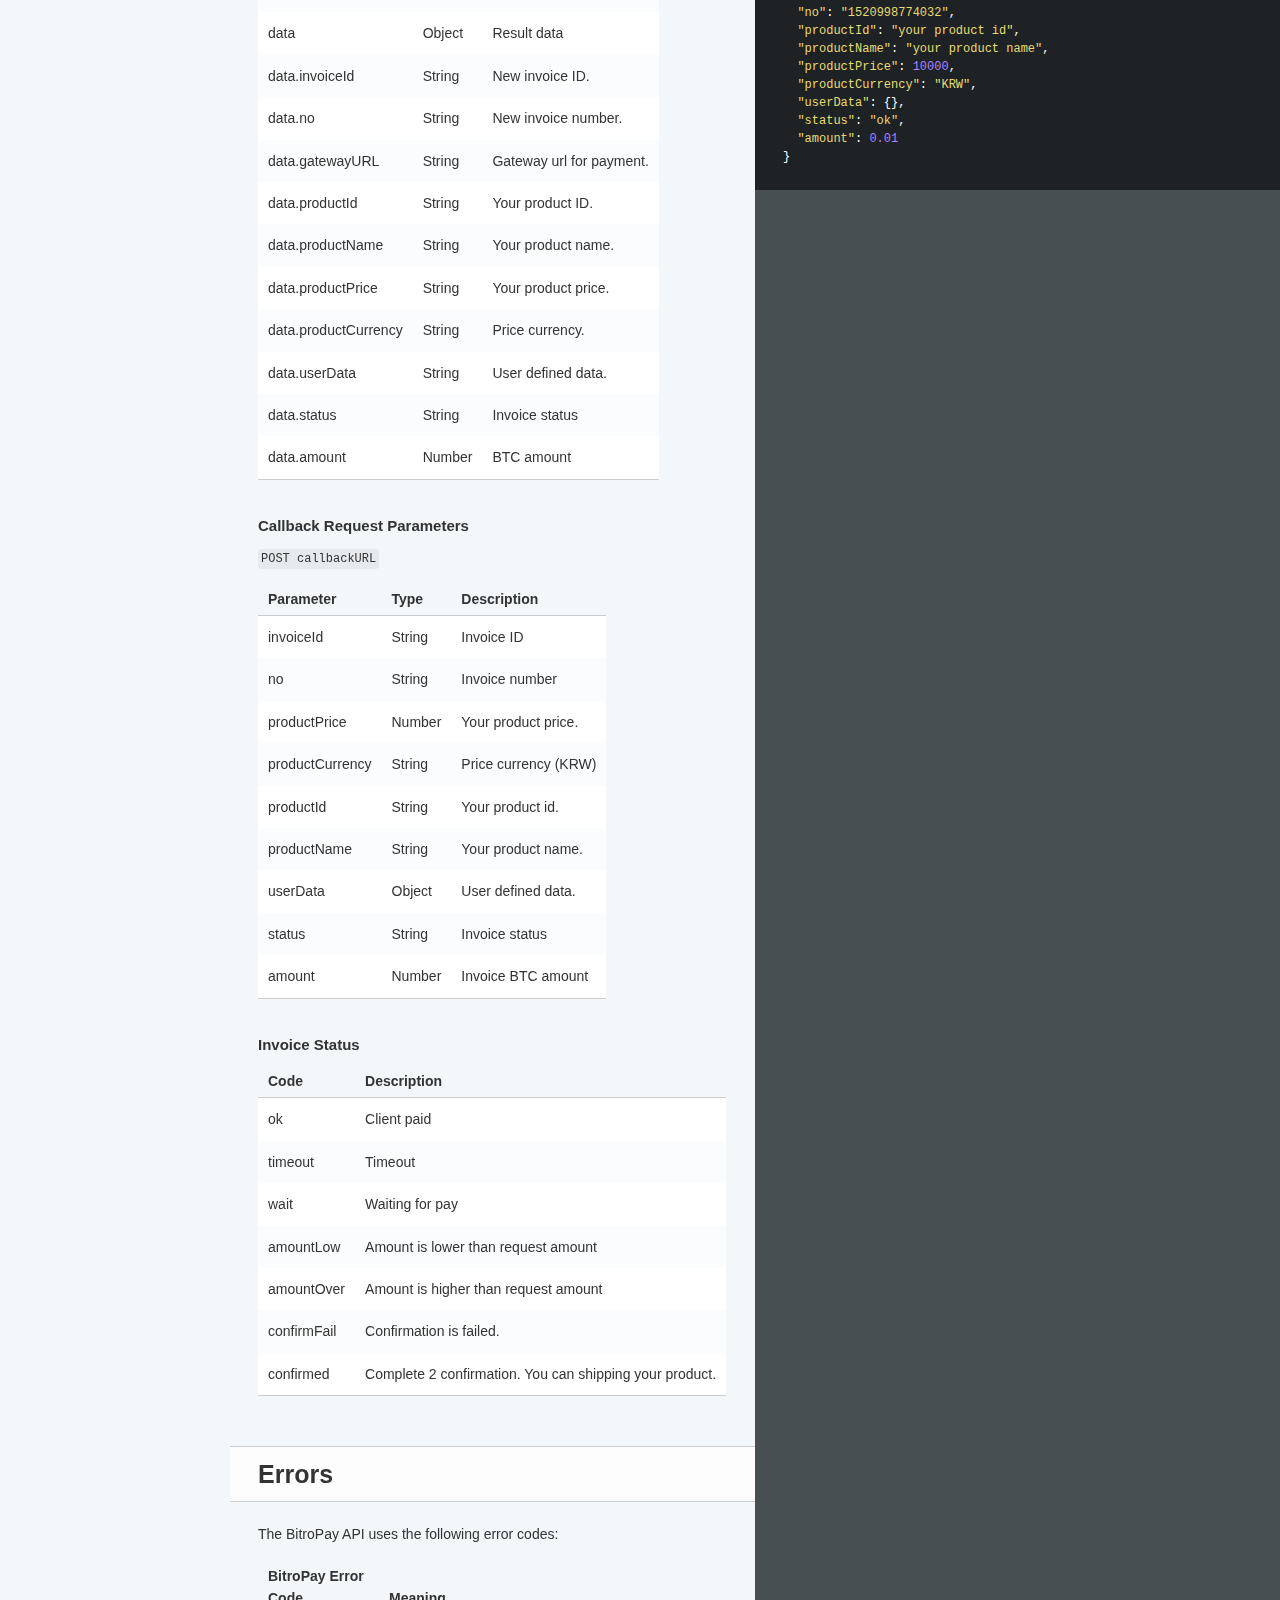
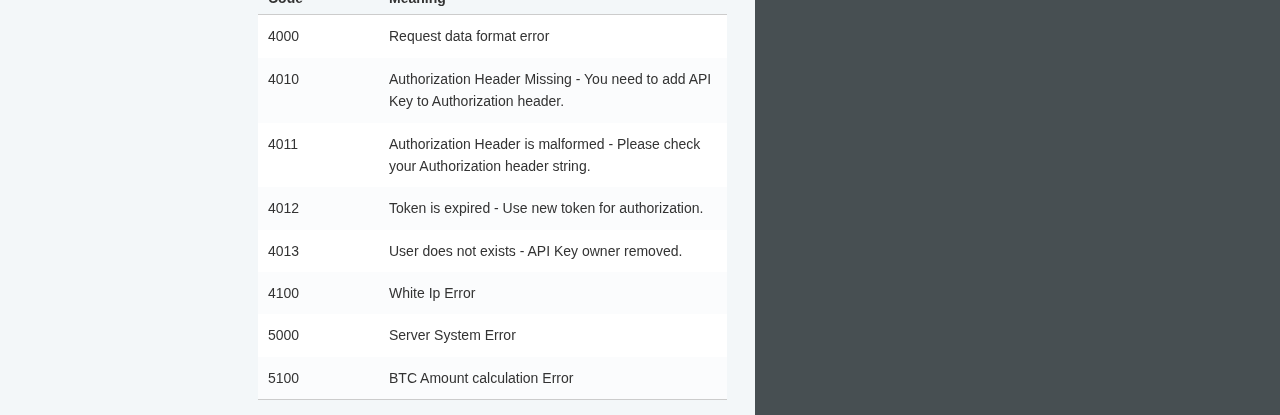
==== commit bf9ef339: "add error code 4100" ====
--- a/en/index.html
+++ b/en/index.html
@@ -575,6 +575,10 @@
 <td>User does not exists - API Key owner removed.</td>
 </tr>
 <tr>
+<td>4100</td>
+<td>White Ip Error</td>
+</tr>
+<tr>
 <td>5000</td>
 <td>Server System Error</td>
 </tr>
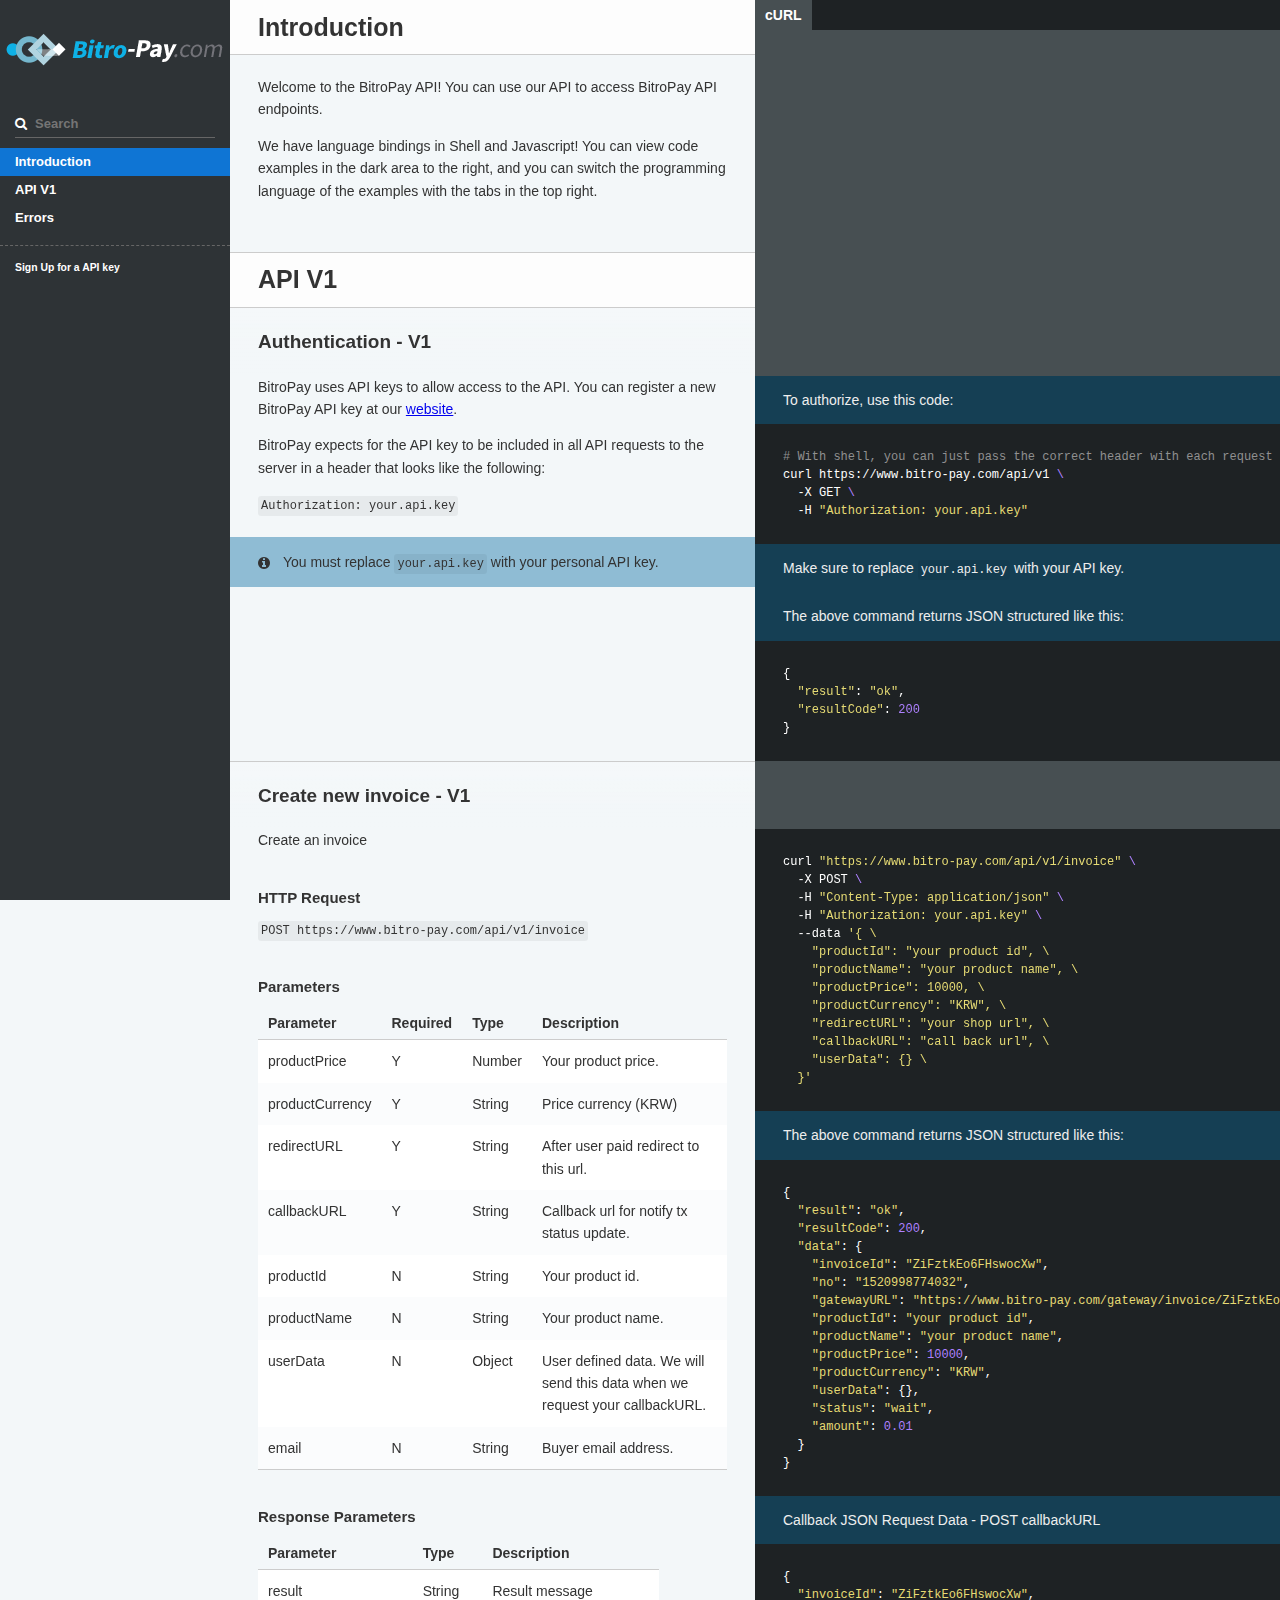
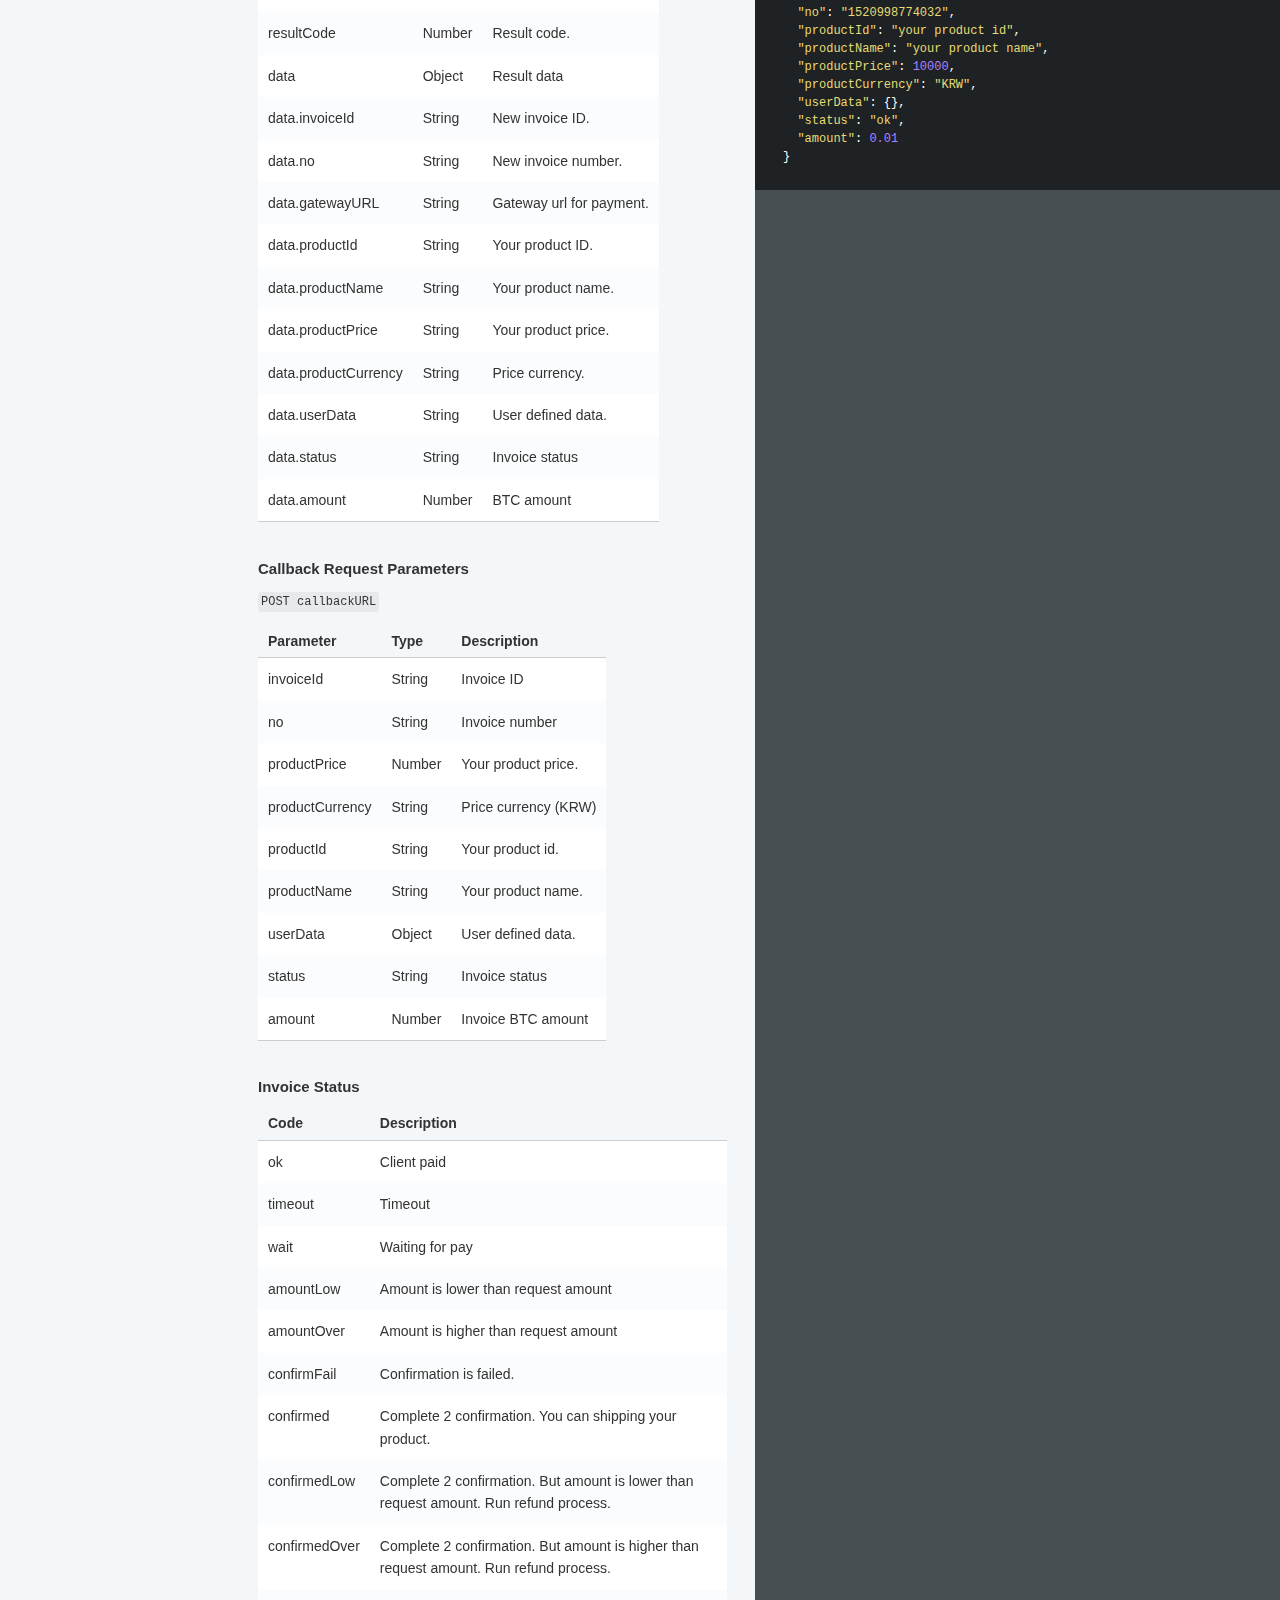
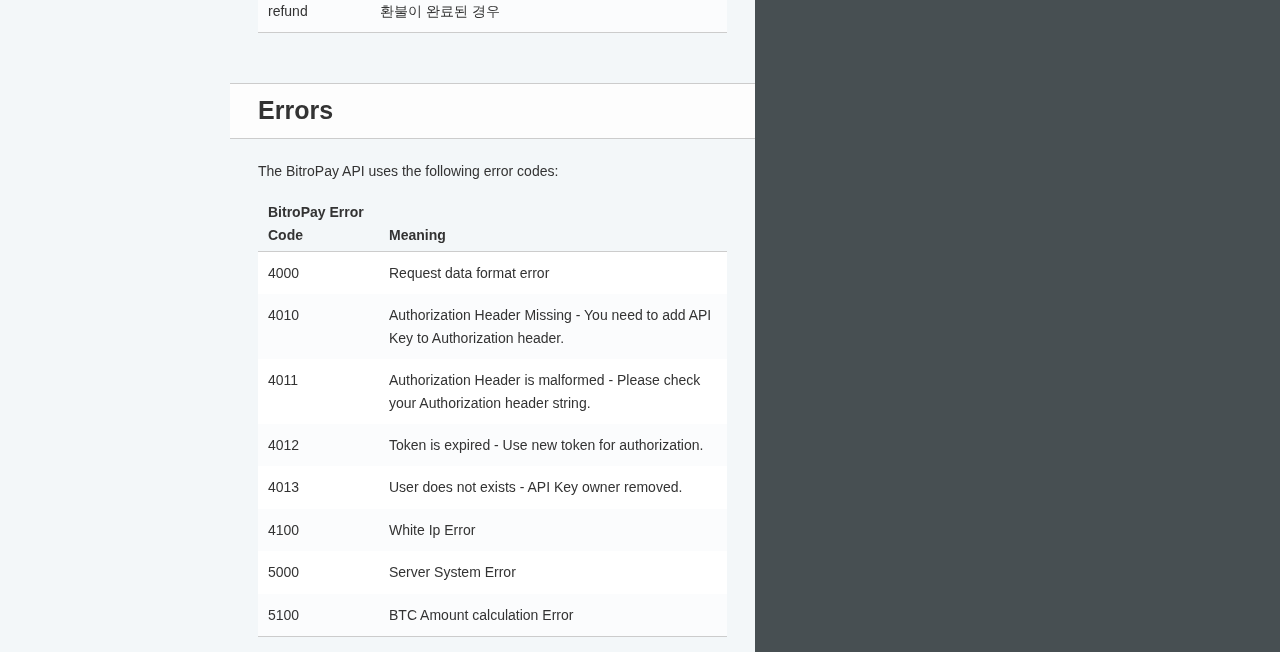
==== commit 00e5848c: "add email parameter to invoice request & add status" ====
--- a/en/index.html
+++ b/en/index.html
@@ -378,6 +378,12 @@
 <td>Object</td>
 <td>User defined data. We will send this data when we request your callbackURL.</td>
 </tr>
+<tr>
+<td>email</td>
+<td>N</td>
+<td>String</td>
+<td>Buyer email address.</td>
+</tr>
 </tbody></table>
 <h3 id='response-parameters'>Response Parameters</h3>
 <table><thead>
@@ -543,6 +549,18 @@
 <tr>
 <td>confirmed</td>
 <td>Complete 2 confirmation. You can shipping your product.</td>
+</tr>
+<tr>
+<td>confirmedLow</td>
+<td>Complete 2 confirmation. But amount is lower than request amount. Run refund process.</td>
+</tr>
+<tr>
+<td>confirmedOver</td>
+<td>Complete 2 confirmation. But amount is higher than request amount. Run refund process.</td>
+</tr>
+<tr>
+<td>refund</td>
+<td>환불이 완료된 경우</td>
 </tr>
 </tbody></table>
 <h1 id='errors'>Errors</h1>
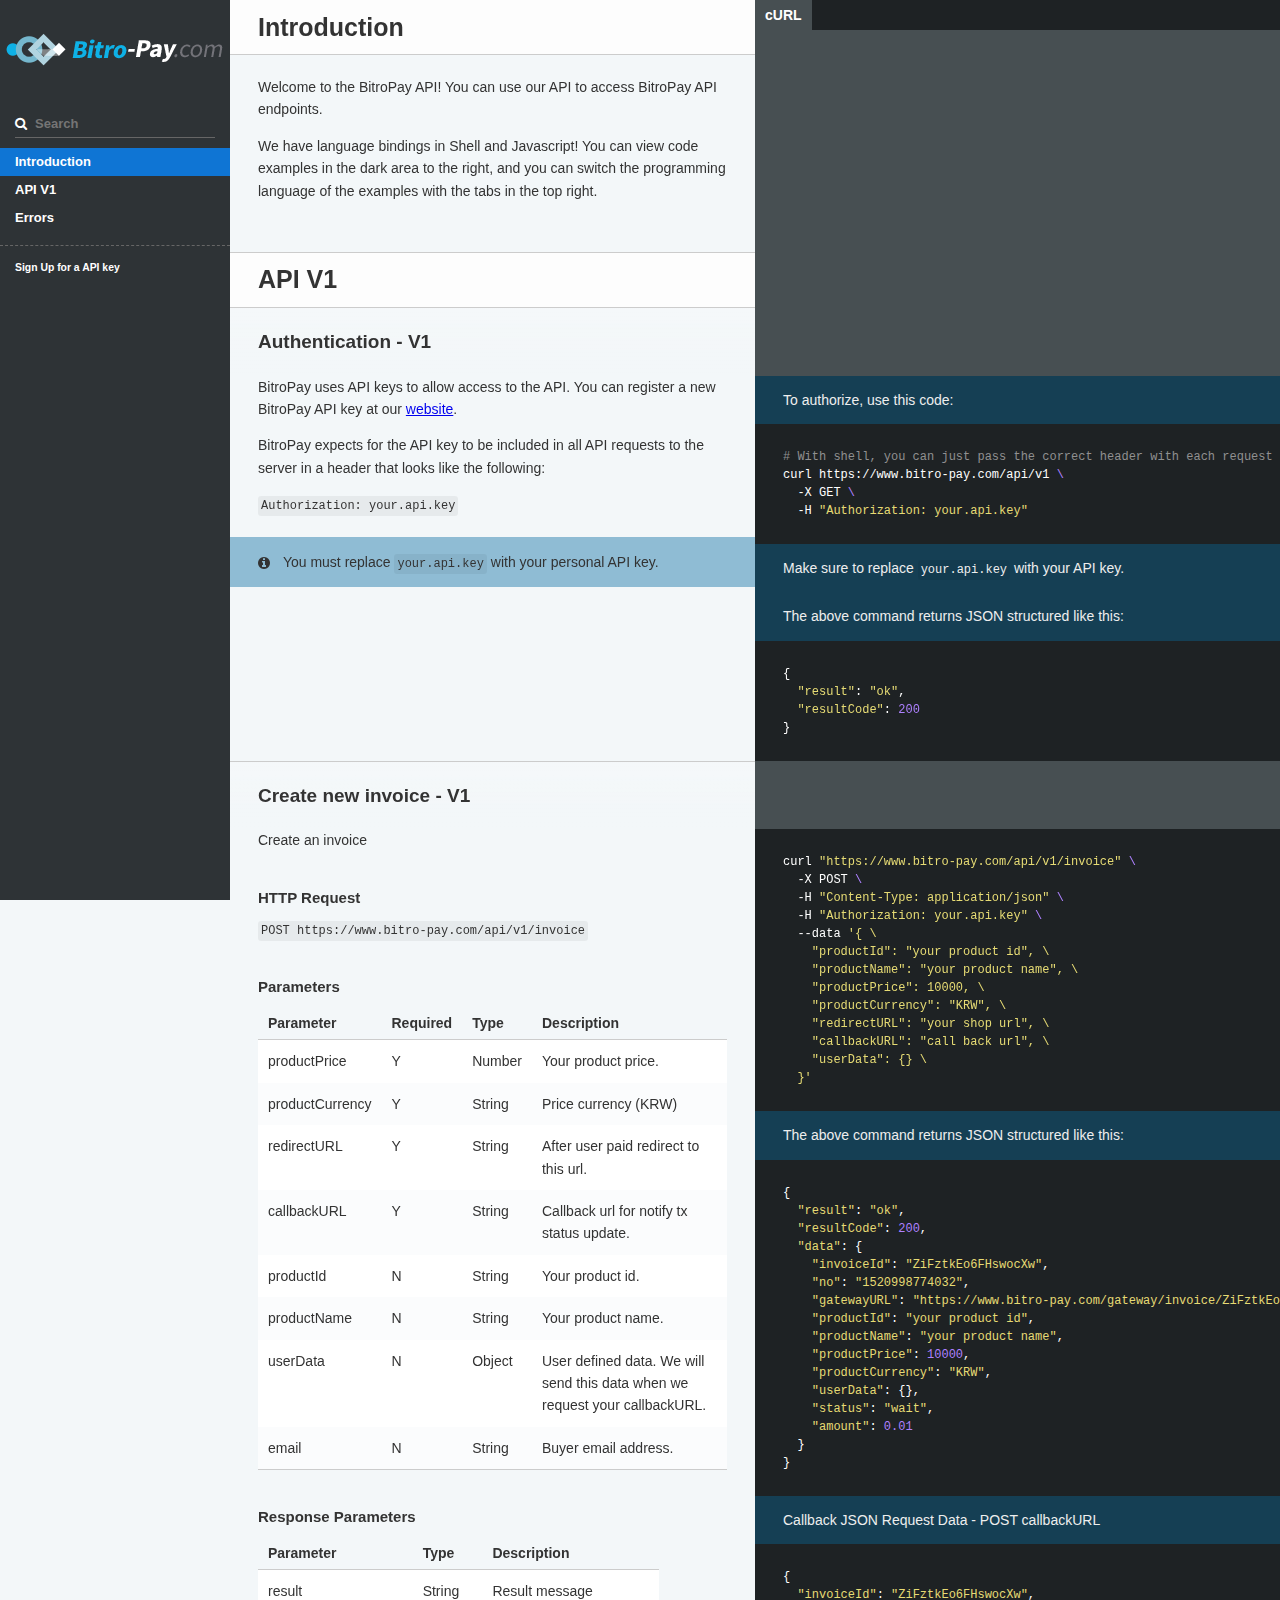
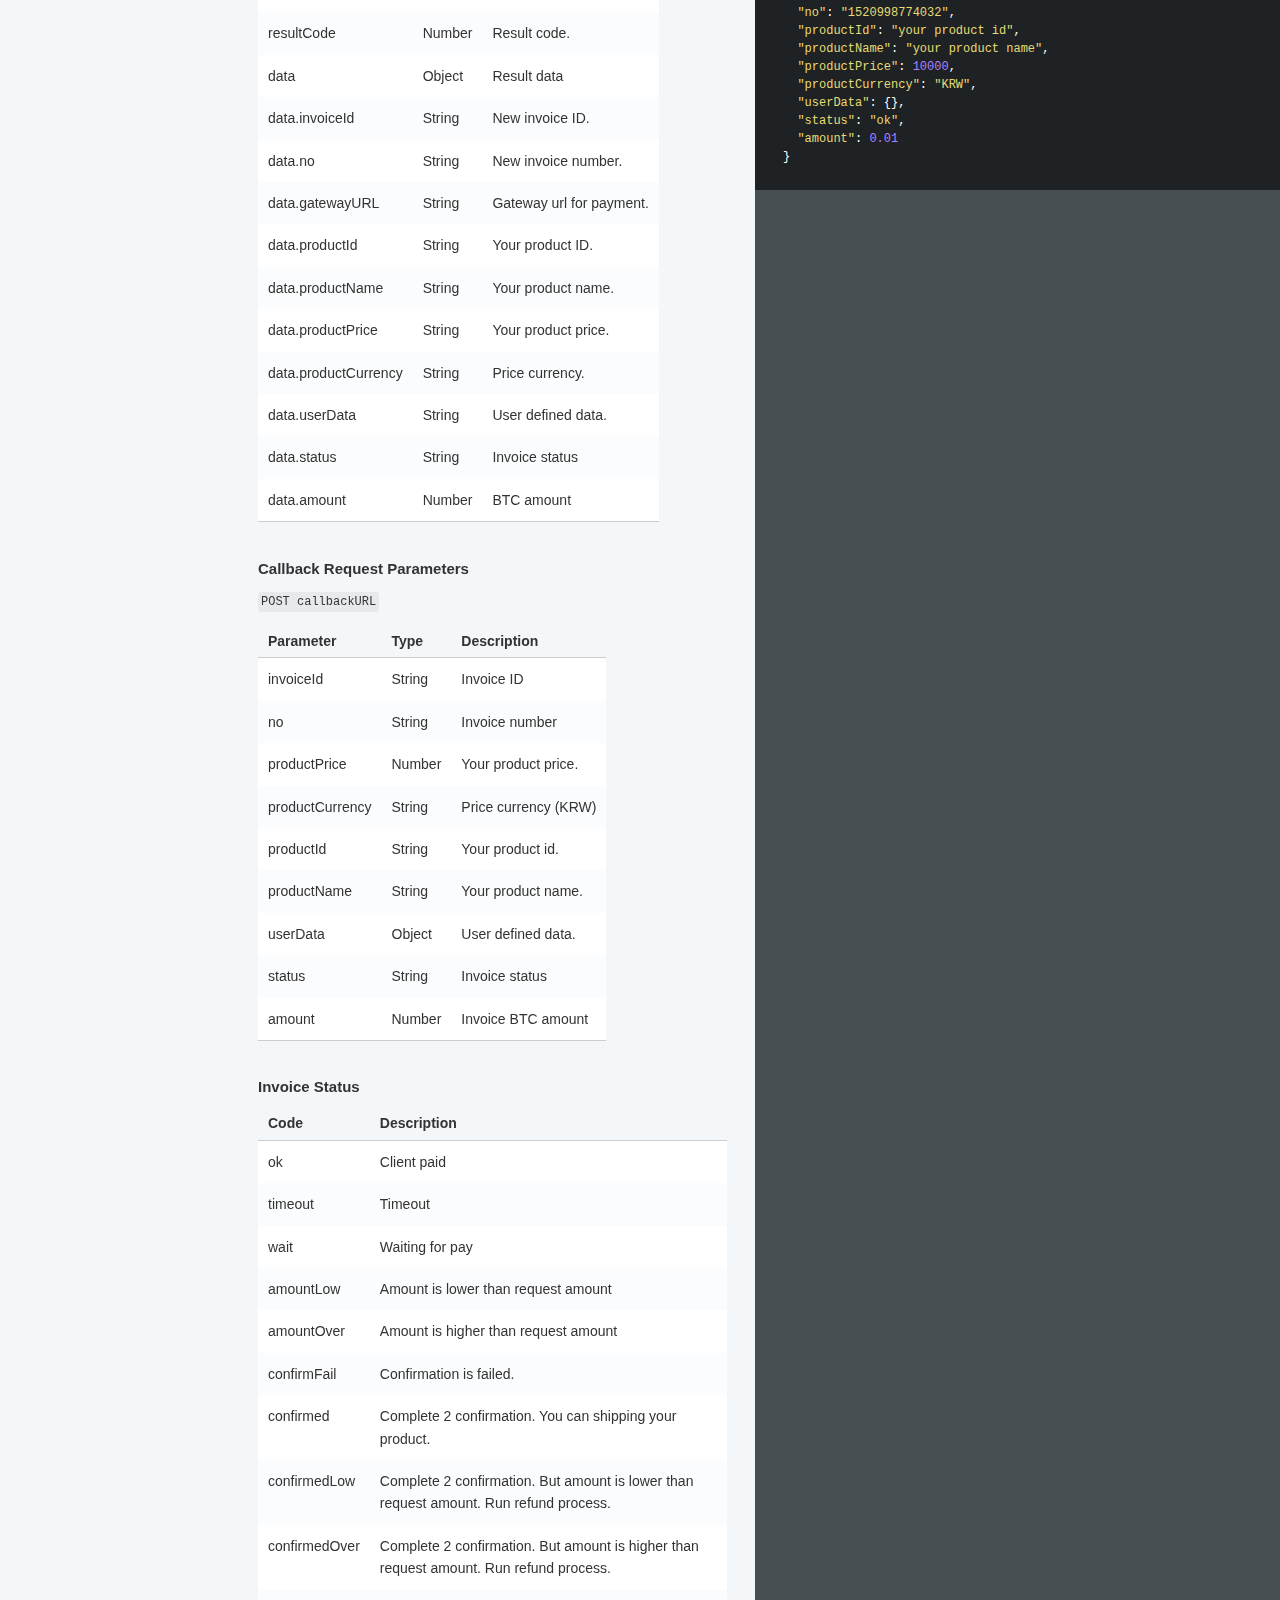
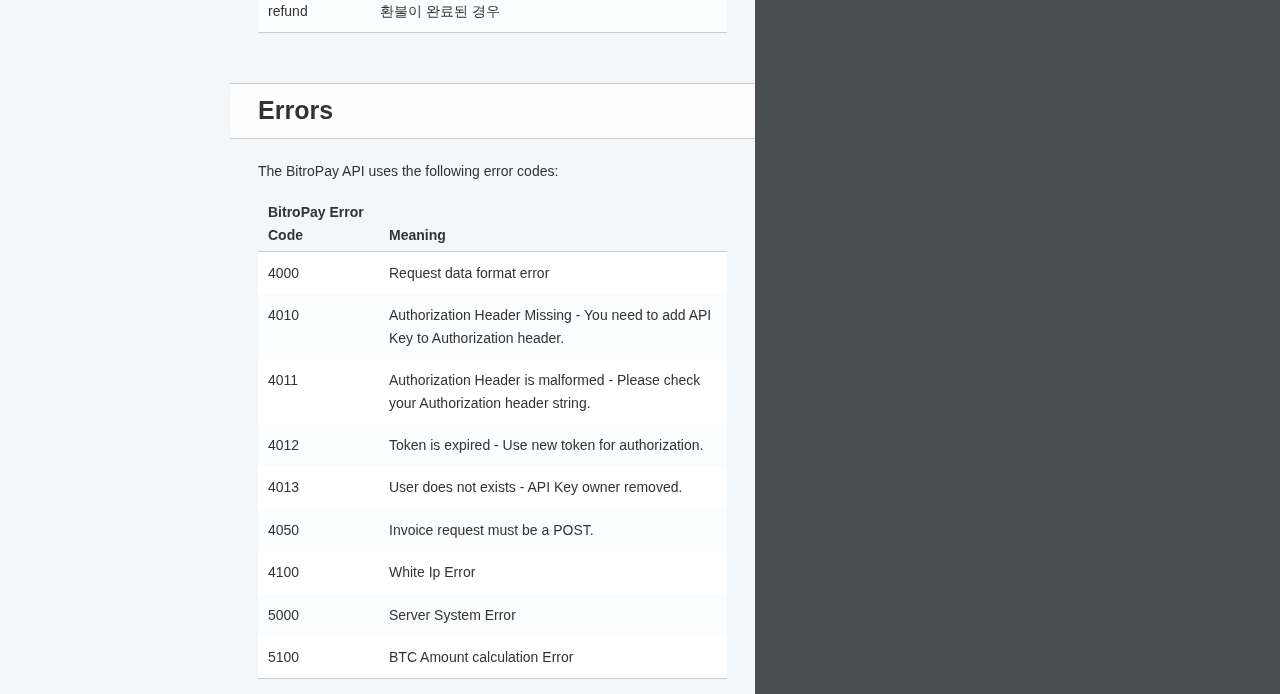
==== commit 716dc541: "add 4050 error" ====
--- a/en/index.html
+++ b/en/index.html
@@ -593,6 +593,10 @@
 <td>User does not exists - API Key owner removed.</td>
 </tr>
 <tr>
+<td>4050</td>
+<td>Invoice request must be a POST.</td>
+</tr>
+<tr>
 <td>4100</td>
 <td>White Ip Error</td>
 </tr>
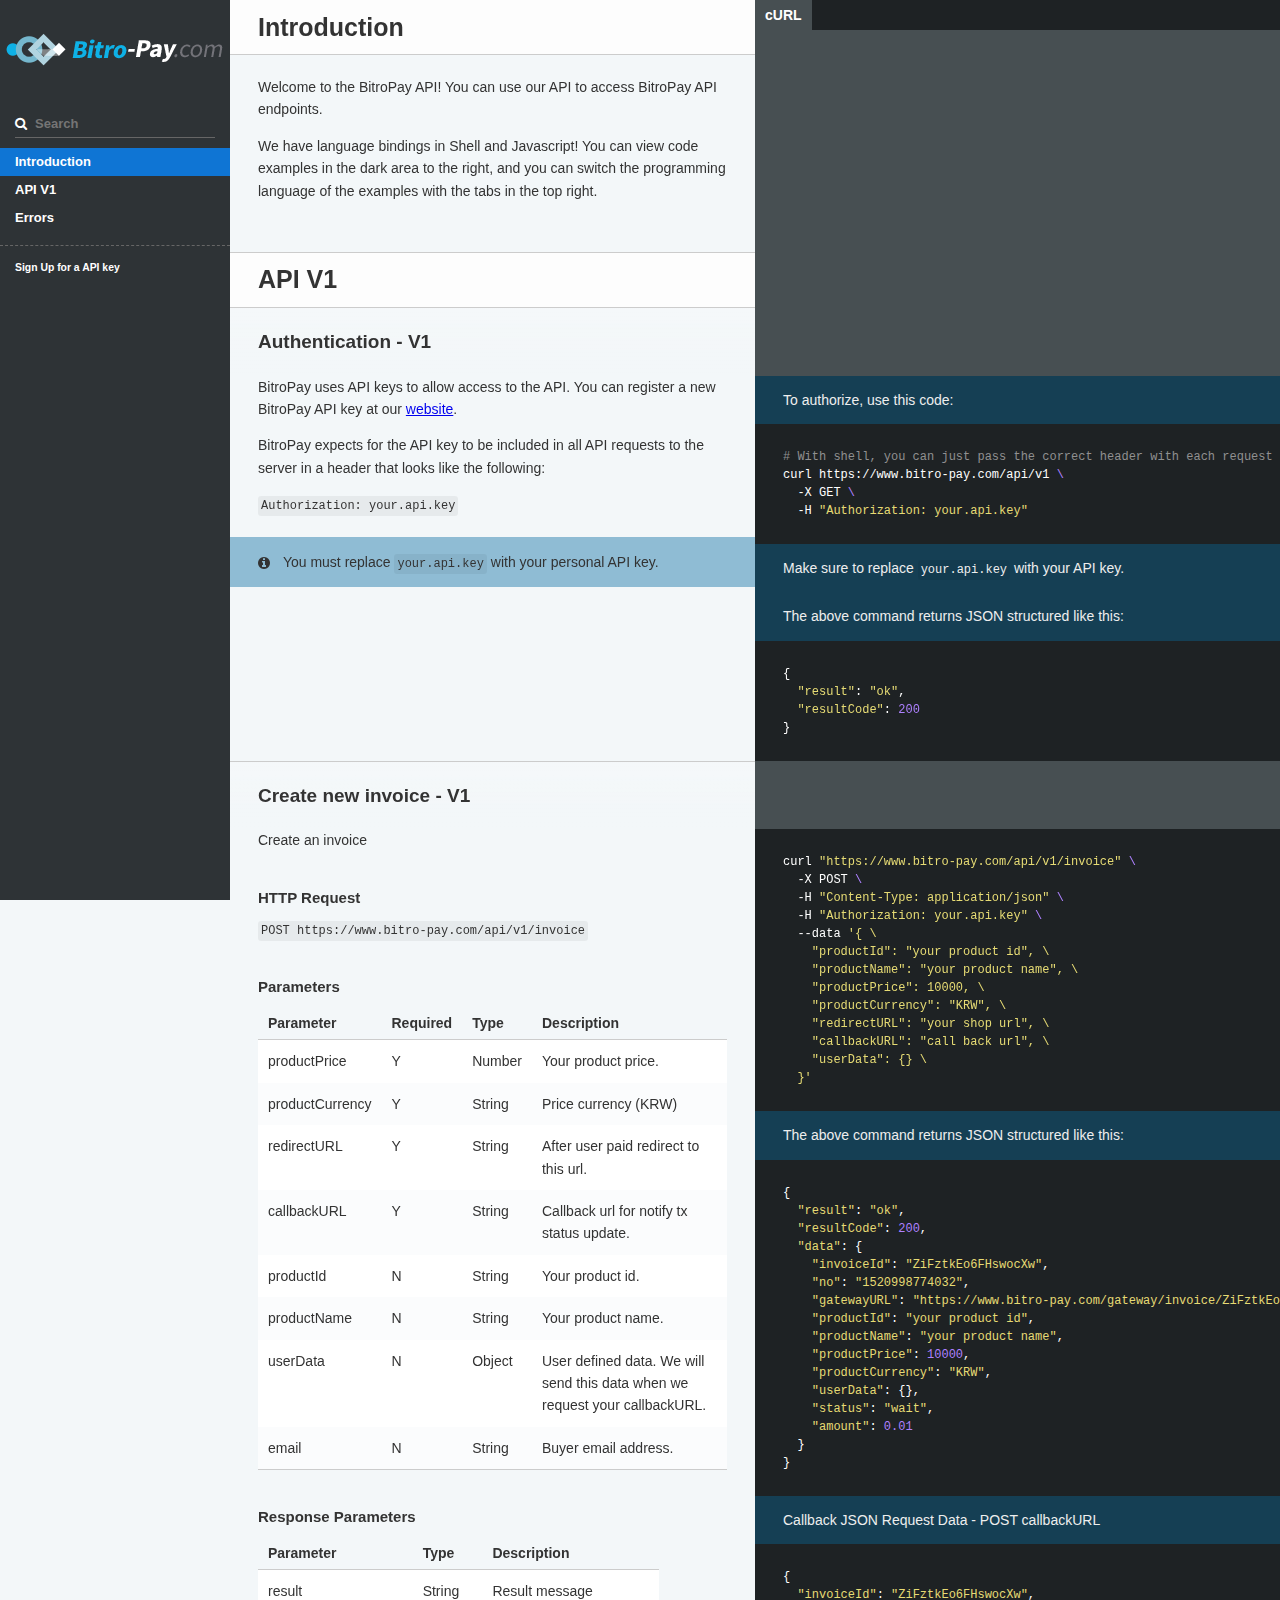
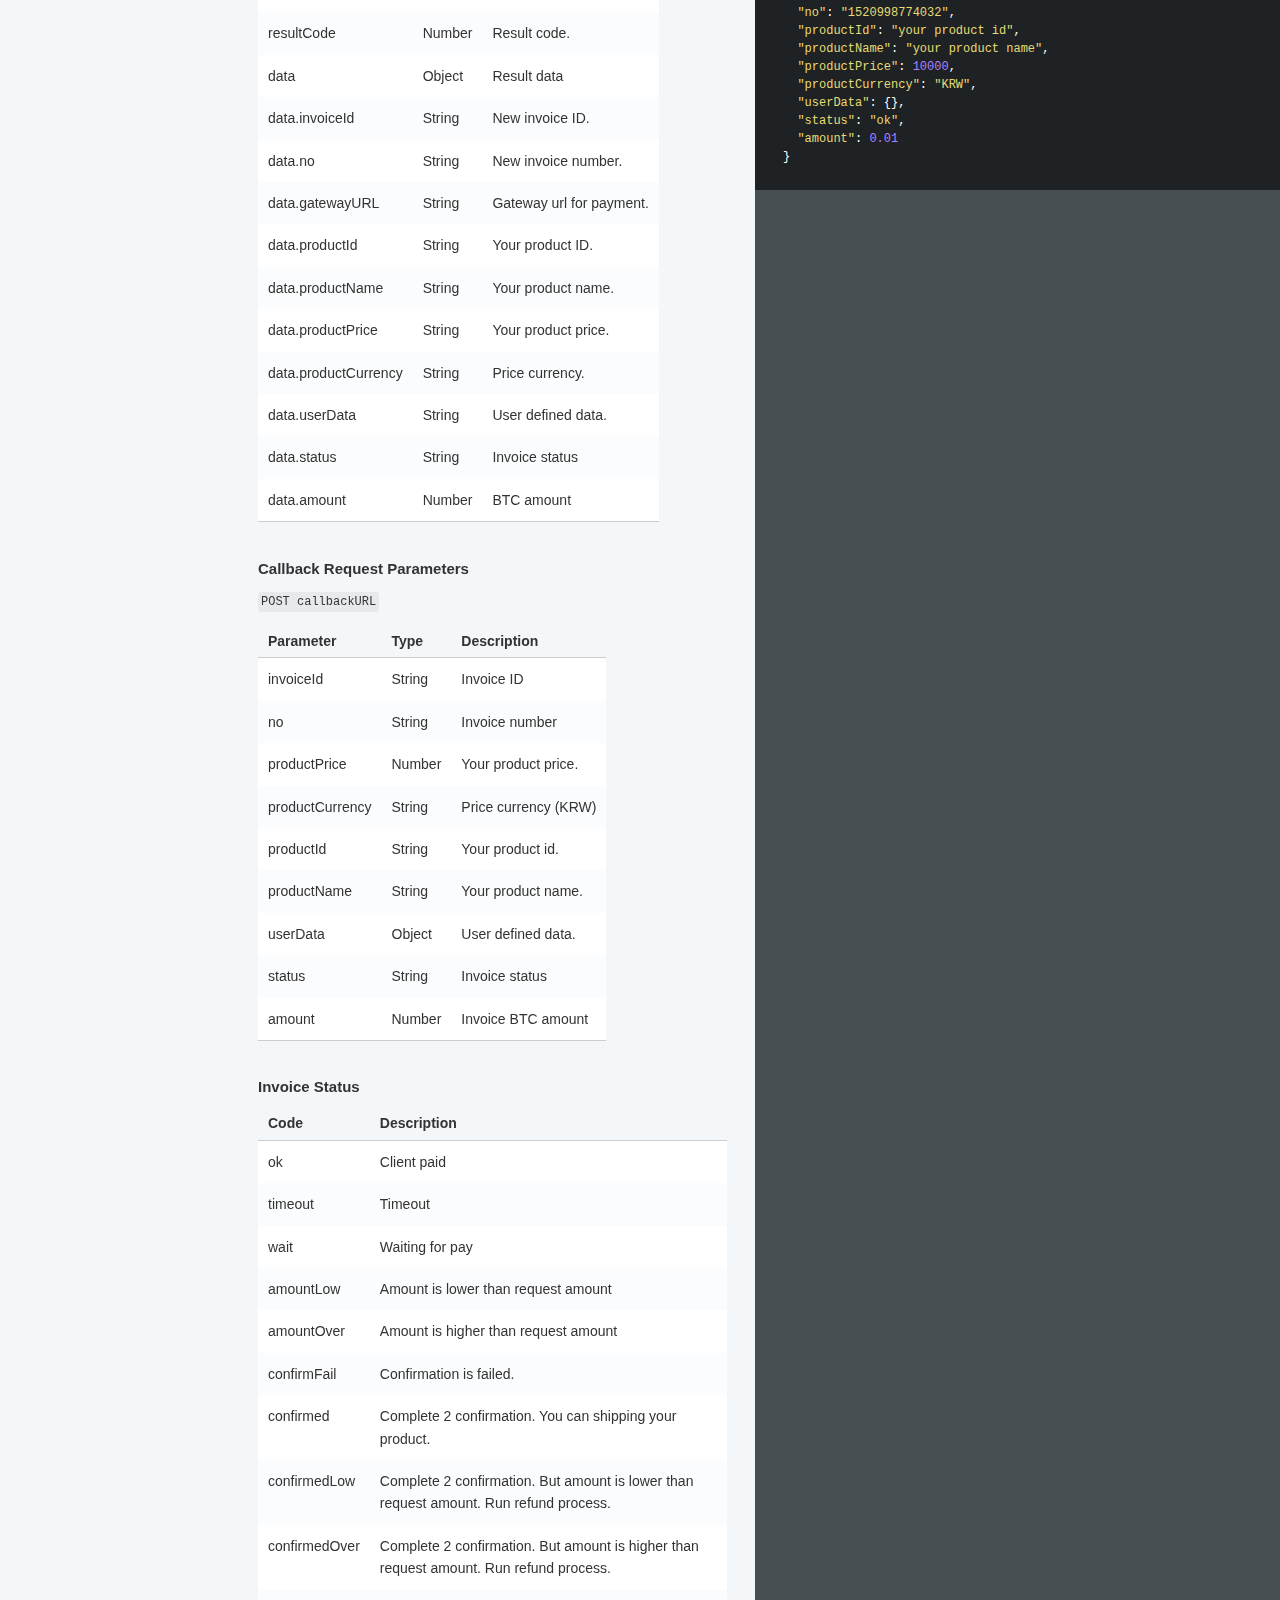
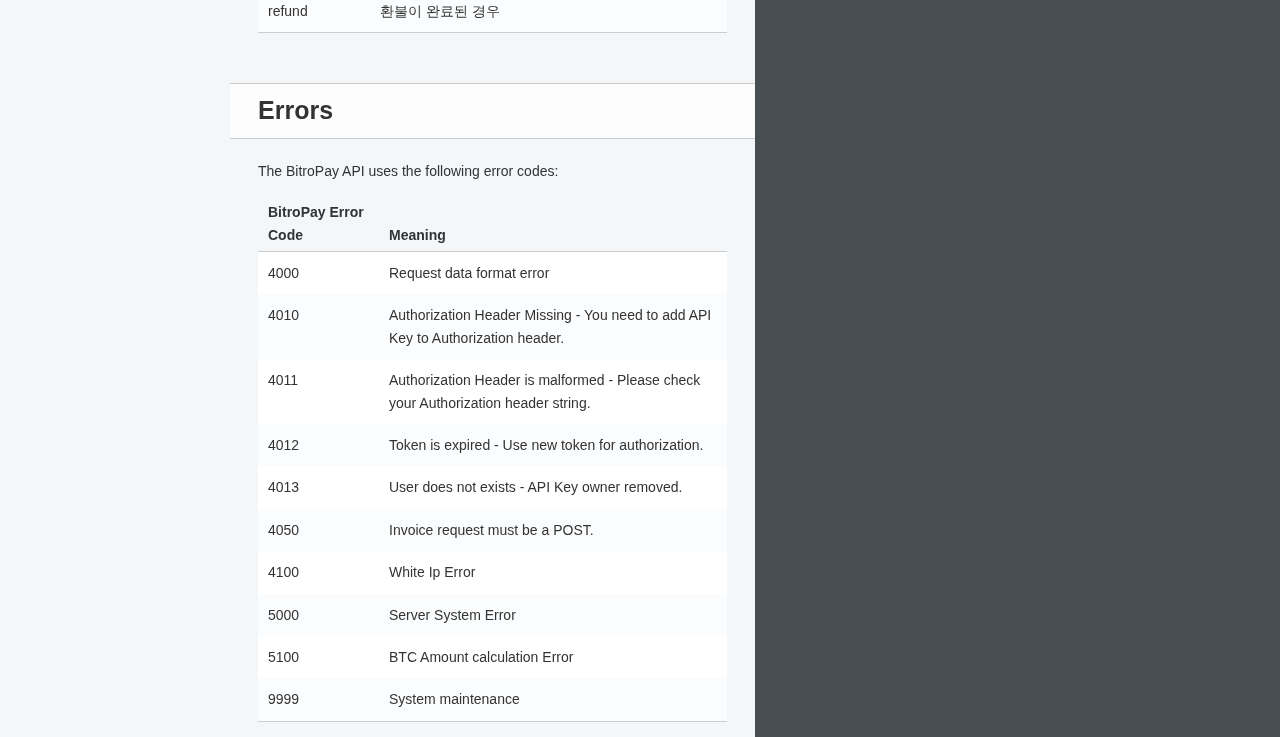
==== commit 70738e2e: "시스템 점검 에러 코드 추가" ====
--- a/en/index.html
+++ b/en/index.html
@@ -209,7 +209,7 @@
       </span>
     </a>
     <div class="toc-wrapper">
-      <img src="images/logo.png" class="logo" alt="Logo" />
+      <a href="https://www.bitro-pay.com"><img src="images/logo.png" class="logo" alt="Logo" /></a>
         <div class="lang-selector">
               <a href="#" data-language-name="shell">cURL</a>
         </div>
@@ -608,6 +608,10 @@
 <td>5100</td>
 <td>BTC Amount calculation Error</td>
 </tr>
+<tr>
+<td>9999</td>
+<td>System maintenance</td>
+</tr>
 </tbody></table>
 
       </div>
